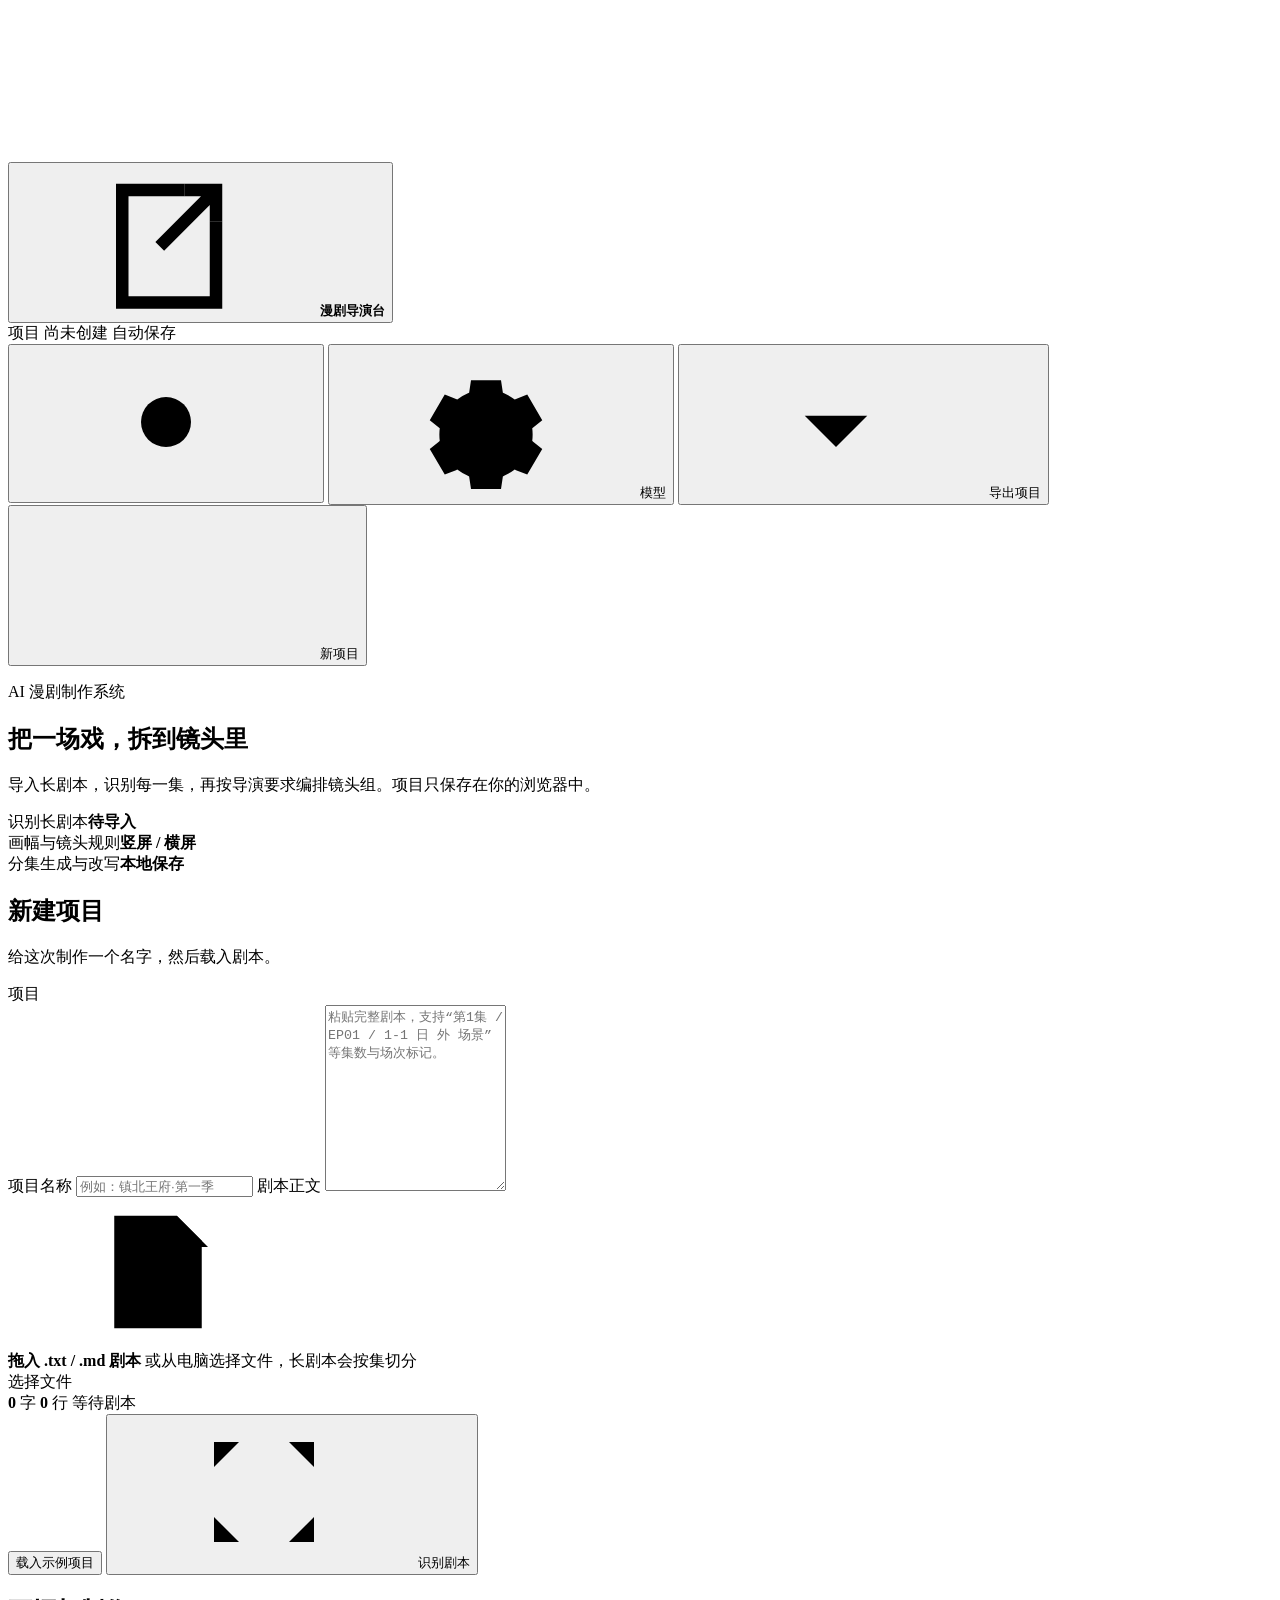
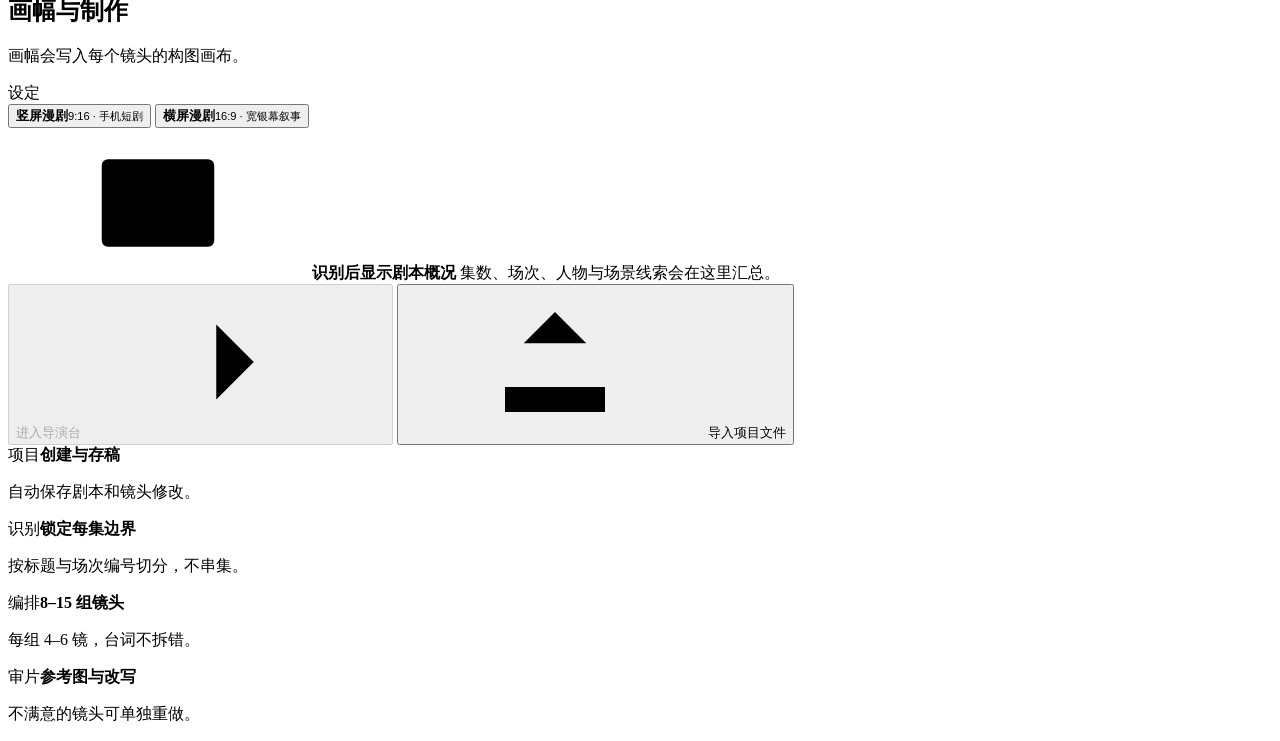
==== index.html @ f38e375e "Deploy AI director storyboard workstation" ====
<!DOCTYPE html>
<html lang="zh-CN" data-theme="dark">
<head>
  <meta charset="UTF-8">
  <meta name="viewport" content="width=device-width, initial-scale=1.0">
  <meta name="theme-color" content="#0e0d0c">
  <title>AI 漫剧导演台</title>
  <link rel="stylesheet" href="css/director.css?v=1.4">
</head>
<body>
  <svg class="svg-sprite" aria-hidden="true">
    <symbol id="i-mark" viewBox="0 0 24 24">
      <path d="M4 3h11v2H6v16h13V9h2v14H4V3Z"></path>
      <path d="M15 3h6v6h-2V6.4l-7.3 7.3-1.4-1.4L17.6 5H15V3Z"></path>
    </symbol>
    <symbol id="i-plus" viewBox="0 0 24 24">
      <path d="M12 4v16M4 12h16"></path>
    </symbol>
    <symbol id="i-minus" viewBox="0 0 24 24">
      <path d="M4 12h16"></path>
    </symbol>
    <symbol id="i-chevron-left" viewBox="0 0 24 24">
      <path d="m15 18-6-6 6-6"></path>
    </symbol>
    <symbol id="i-chevron-right" viewBox="0 0 24 24">
      <path d="m9 18 6-6-6-6"></path>
    </symbol>
    <symbol id="i-sun" viewBox="0 0 24 24">
      <circle cx="12" cy="12" r="4"></circle>
      <path d="M12 2v2M12 20v2M4.93 4.93l1.42 1.42M17.66 17.66l1.41 1.41M2 12h2M20 12h2M4.93 19.07l1.42-1.42M17.66 6.34l1.41-1.41"></path>
    </symbol>
    <symbol id="i-moon" viewBox="0 0 24 24">
      <path d="M20.5 14.2A8.5 8.5 0 0 1 9.8 3.5 8.5 8.5 0 1 0 20.5 14.2Z"></path>
    </symbol>
    <symbol id="i-settings" viewBox="0 0 24 24">
      <path d="M12 15.5a3.5 3.5 0 1 0 0-7 3.5 3.5 0 0 0 0 7Z"></path>
      <path d="m19.4 15 .1.1 1.5 1.2-2.4 4.1-1.8-.7-.2-.1a8 8 0 0 1-1.7 1l-.2.1-.3 2h-4.8l-.3-2-.2-.1a8 8 0 0 1-1.7-1l-.2.1-1.8.7-2.4-4.1 1.5-1.2.1-.1a8 8 0 0 1 0-2l-.1-.1-1.5-1.2 2.4-4.1 1.8.7.2.1a8 8 0 0 1 1.7-1l.2-.1.3-2h4.8l.3 2 .2.1a8 8 0 0 1 1.7 1l.2-.1 1.8-.7 2.4 4.1-1.5 1.2-.1.1a8 8 0 0 1 0 2Z"></path>
    </symbol>
    <symbol id="i-upload" viewBox="0 0 24 24">
      <path d="M12 16V4M7 9l5-5 5 5M4 16v4h16v-4"></path>
    </symbol>
    <symbol id="i-download" viewBox="0 0 24 24">
      <path d="M12 4v12M7 11l5 5 5-5M4 20h16"></path>
    </symbol>
    <symbol id="i-scan" viewBox="0 0 24 24">
      <path d="M4 8V4h4M16 4h4v4M20 16v4h-4M8 20H4v-4M7 12h10"></path>
    </symbol>
    <symbol id="i-spark" viewBox="0 0 24 24">
      <path d="m12 3 1.2 4.2L17 9l-3.8 1.8L12 15l-1.2-4.2L7 9l3.8-1.8L12 3Z"></path>
      <path d="m18.5 15 .7 2.3 2.3.7-2.3.7-.7 2.3-.7-2.3-2.3-.7 2.3-.7.7-2.3Z"></path>
    </symbol>
    <symbol id="i-image" viewBox="0 0 24 24">
      <rect x="3" y="4" width="18" height="16" rx="1"></rect>
      <circle cx="8.5" cy="9" r="1.5"></circle>
      <path d="m4 17 5-5 4 4 2-2 5 4"></path>
    </symbol>
    <symbol id="i-trash" viewBox="0 0 24 24">
      <path d="M4 7h16M9 3h6l1 4H8l1-4ZM7 7l1 14h8l1-14M10 11v6M14 11v6"></path>
    </symbol>
    <symbol id="i-copy" viewBox="0 0 24 24">
      <rect x="8" y="8" width="12" height="12" rx="1"></rect>
      <path d="M16 8V4H4v12h4"></path>
    </symbol>
    <symbol id="i-file" viewBox="0 0 24 24">
      <path d="M5 3h10l4 4v14H5V3Z"></path>
      <path d="M15 3v5h5M8 12h8M8 16h8"></path>
    </symbol>
    <symbol id="i-film" viewBox="0 0 24 24">
      <rect x="3" y="5" width="18" height="14" rx="1"></rect>
      <path d="M7 5v14M17 5v14M3 9h4M3 15h4M17 9h4M17 15h4"></path>
    </symbol>
    <symbol id="i-close" viewBox="0 0 24 24">
      <path d="m6 6 12 12M18 6 6 18"></path>
    </symbol>
    <symbol id="i-more" viewBox="0 0 24 24">
      <circle cx="5" cy="12" r="1"></circle>
      <circle cx="12" cy="12" r="1"></circle>
      <circle cx="19" cy="12" r="1"></circle>
    </symbol>
    <symbol id="i-reload" viewBox="0 0 24 24">
      <path d="M20 7v5h-5M4 17v-5h5"></path>
      <path d="M6.1 8.2A7 7 0 0 1 19 12M5 12a7 7 0 0 0 12.9 3.8"></path>
    </symbol>
  </svg>

  <div class="app-shell">
    <header class="topbar">
      <button class="brand" id="brandHome" aria-label="返回项目入口">
        <svg class="brand-mark" aria-hidden="true"><use href="#i-mark"></use></svg>
        <span class="brand-copy">
          <strong>漫剧导演台</strong>
        </span>
      </button>
      <div class="project-crumb" id="projectCrumb">
        <span class="crumb-label">项目</span>
        <span class="crumb-name">尚未创建</span>
        <span class="save-state" id="saveState">自动保存</span>
      </div>
      <div class="top-actions">
        <button class="icon-button" id="themeToggle" aria-label="切换日夜模式" title="切换日夜模式">
          <svg><use href="#i-sun"></use></svg>
        </button>
        <button class="text-button" id="modelButton">
          <svg><use href="#i-settings"></use></svg>
          <span>模型</span>
        </button>
        <button class="text-button top-export" id="exportProject">
          <svg><use href="#i-download"></use></svg>
          <span>导出项目</span>
        </button>
        <button class="text-button top-new" id="newProjectButton">
          <svg><use href="#i-plus"></use></svg>
          <span>新项目</span>
        </button>
      </div>
    </header>

    <main class="main-canvas">
      <section class="setup-view" id="setupView">
        <div class="setup-heading">
          <div>
            <p class="context-line">AI 漫剧制作系统</p>
            <h1>把一场戏，拆到镜头里</h1>
            <p class="setup-intro">导入长剧本，识别每一集，再按导演要求编排镜头组。项目只保存在你的浏览器中。</p>
          </div>
          <div class="setup-proof" aria-label="工作流">
            <div class="proof-row"><span>识别长剧本</span><b id="proofEpisodes">待导入</b></div>
            <div class="proof-row"><span>画幅与镜头规则</span><b>竖屏 / 横屏</b></div>
            <div class="proof-row"><span>分集生成与改写</span><b>本地保存</b></div>
          </div>
        </div>

        <div class="setup-grid">
          <section class="setup-card import-card">
            <div class="section-heading">
              <div>
                <h2>新建项目</h2>
                <p>给这次制作一个名字，然后载入剧本。</p>
              </div>
              <span class="step-marker">项目</span>
            </div>
            <label class="field">
              <span>项目名称</span>
              <input type="text" id="projectNameInput" maxlength="60" placeholder="例如：镇北王府·第一季">
            </label>
            <label class="field script-field">
              <span>剧本正文</span>
              <textarea id="scriptInput" rows="12" placeholder="粘贴完整剧本，支持“第1集 / EP01 / 1-1 日 外 场景”等集数与场次标记。"></textarea>
            </label>
            <div class="drop-row" id="scriptDrop">
              <div class="drop-icon"><svg><use href="#i-file"></use></svg></div>
              <div>
                <strong>拖入 .txt / .md 剧本</strong>
                <span>或从电脑选择文件，长剧本会按集切分</span>
              </div>
              <label class="secondary-button">
                选择文件
                <input type="file" id="scriptFile" accept=".txt,.md,text/plain,text/markdown" hidden>
              </label>
            </div>
            <div class="script-metrics">
              <span><b id="scriptChars">0</b> 字</span>
              <span><b id="scriptLines">0</b> 行</span>
              <span id="scriptFileState">等待剧本</span>
            </div>
            <div class="setup-actions">
              <button class="text-button subtle" id="loadDemoButton">载入示例项目</button>
              <span class="spacer"></span>
              <button class="primary-button" id="scanScriptButton">
                <svg><use href="#i-scan"></use></svg>
                识别剧本
              </button>
            </div>
          </section>

          <section class="setup-card orientation-card">
            <div class="section-heading">
              <div>
                <h2>画幅与制作</h2>
                <p>画幅会写入每个镜头的构图画布。</p>
              </div>
              <span class="step-marker">设定</span>
            </div>
            <div class="format-options" role="radiogroup" aria-label="视频画幅">
              <button class="format-option selected" data-format="vertical" role="radio" aria-checked="true">
                <span class="format-frame vertical-frame"></span>
                <span><strong>竖屏漫剧</strong><small>9:16 · 手机短剧</small></span>
                <span class="format-check"></span>
              </button>
              <button class="format-option" data-format="horizontal" role="radio" aria-checked="false">
                <span class="format-frame horizontal-frame"></span>
                <span><strong>横屏漫剧</strong><small>16:9 · 宽银幕叙事</small></span>
                <span class="format-check"></span>
              </button>
            </div>
            <div class="scan-summary" id="scanSummary" aria-live="polite">
              <div class="summary-empty">
                <svg><use href="#i-film"></use></svg>
                <strong>识别后显示剧本概况</strong>
                <span>集数、场次、人物与场景线索会在这里汇总。</span>
              </div>
            </div>
            <button class="primary-button full-width" id="enterWorkspace" disabled>
              进入导演台
              <svg><use href="#i-chevron-right"></use></svg>
            </button>
            <button class="text-button import-project" id="importProjectButton">
              <svg><use href="#i-upload"></use></svg>
              导入项目文件
            </button>
            <input type="file" id="projectFile" accept=".json,application/json" hidden>
          </section>
        </div>

        <div class="workflow-strip" aria-label="导演台工作流">
          <div class="workflow-item"><span class="workflow-state done">项目</span><strong>创建与存稿</strong><p>自动保存剧本和镜头修改。</p></div>
          <div class="workflow-item"><span class="workflow-state">识别</span><strong>锁定每集边界</strong><p>按标题与场次编号切分，不串集。</p></div>
          <div class="workflow-item"><span class="workflow-state">编排</span><strong>8–15 组镜头</strong><p>每组 4–6 镜，台词不拆错。</p></div>
          <div class="workflow-item"><span class="workflow-state">审片</span><strong>参考图与改写</strong><p>不满意的镜头可单独重做。</p></div>
        </div>
      </section>

      <section class="director-view" id="directorView" hidden>
        <aside class="episode-rail" id="episodeRail">
          <div class="rail-heading">
            <div>
              <h2>分集与任务</h2>
              <p id="projectMeta">尚未识别剧本</p>
            </div>
            <button class="icon-button quiet" id="projectMenuButton" aria-label="项目设置">
              <svg><use href="#i-more"></use></svg>
            </button>
          </div>
          <div class="rail-summary">
            <div><span>集数</span><strong id="episodeCount">0</strong></div>
            <div><span>已生成</span><strong id="generatedCount">0</strong></div>
            <div><span>镜头</span><strong id="shotCount">0</strong></div>
          </div>
          <label class="search-field">
            <span class="sr-only">搜索集数</span>
            <input type="search" id="episodeSearch" placeholder="搜索集数">
          </label>
          <div class="rail-tools">
            <label class="check-row select-all">
              <input type="checkbox" id="selectAllEpisodes">
              <span>选择全部</span>
            </label>
            <span id="selectedEpisodeCount">已选 0 集</span>
          </div>
          <div class="episode-list" id="episodeList"></div>
          <div class="generation-panel" id="generationPanel">
            <div class="generation-meta">
              <span id="generationLabel">等待选择集数</span>
              <span id="generationPercent">0%</span>
            </div>
            <div class="progress-track"><div class="progress-fill" id="generationProgress"></div></div>
            <div class="generation-stage" id="generationStage"></div>
            <div class="generation-actions">
              <button class="primary-button" id="generateSelected">
                <svg><use href="#i-spark"></use></svg>
                生成所选分镜
              </button>
              <button class="secondary-button cancel-button" id="cancelGeneration" hidden>停止</button>
            </div>
          </div>
          <div class="rail-footer">
            <button class="rail-link" id="rulesButton">
              <svg><use href="#i-settings"></use></svg>
              分镜配置
            </button>
            <a class="rail-link" href="assets.html">
              <svg><use href="#i-file"></use></svg>
              资产工作台
            </a>
          </div>
        </aside>

        <section class="shot-canvas" id="shotCanvas">
          <div class="canvas-heading">
            <div class="episode-title-wrap">
              <button class="icon-button quiet mobile-back" id="mobileBackToEpisodes" aria-label="返回集数">
                <svg><use href="#i-chevron-left"></use></svg>
              </button>
              <div>
                <h1 id="currentEpisodeTitle">选择一个集数</h1>
                <p id="currentEpisodeMeta">从左侧勾选并生成分镜，或查看已生成的镜头。</p>
              </div>
            </div>
            <div class="canvas-actions">
              <button class="secondary-button" id="retryEpisode" hidden>
                <svg><use href="#i-reload"></use></svg>
                重试本集
              </button>
              <button class="primary-button" id="generateCurrentEpisode" disabled>
                生成当前集
              </button>
            </div>
          </div>

          <div class="empty-state" id="emptyStoryboard">
            <div class="empty-frame">
              <span class="frame-corner top-left"></span>
              <span class="frame-corner top-right"></span>
              <span class="frame-corner bottom-left"></span>
              <span class="frame-corner bottom-right"></span>
              <svg><use href="#i-film"></use></svg>
            </div>
            <h2>镜头还没有入场</h2>
            <p>选择左侧一个或多个集数，导演台会按 8–15 组、每组 4–6 镜的结构拆分。</p>
            <button class="secondary-button" id="emptyGenerateButton">生成当前集</button>
          </div>

          <div class="storyboard-workspace" id="storyboardWorkspace" hidden>
            <div class="group-toolbar">
              <div class="group-switcher" id="groupSwitcher" role="tablist" aria-label="镜头组"></div>
              <div class="group-tools">
                <button class="icon-button quiet" id="previousGroup" aria-label="上一组" title="上一组">
                  <svg><use href="#i-chevron-left"></use></svg>
                </button>
                <span class="group-counter" id="groupCounter">0 / 0</span>
                <button class="icon-button quiet" id="nextGroup" aria-label="下一组" title="下一组">
                  <svg><use href="#i-chevron-right"></use></svg>
                </button>
                <button class="secondary-button compact" id="addGroup">
                  <svg><use href="#i-plus"></use></svg>
                  加一组
                </button>
              </div>
            </div>

            <div class="group-meta-bar">
              <label>
                <span>组标题</span>
                <input id="groupTitleInput" type="text" placeholder="第1组">
              </label>
              <label class="location-field">
                <span>场景 / 调度</span>
                <input id="groupLocationInput" type="text" placeholder="场景与人物位置">
              </label>
              <label>
                <span>情绪</span>
                <input id="groupEmotionInput" type="text" placeholder="紧张、克制…">
              </label>
              <label class="duration-field">
                <span>总时长</span>
                <input id="groupDurationInput" type="number" min="1" max="60" step="0.5">
              </label>
              <button class="icon-button danger-hover" id="deleteGroup" aria-label="删除当前组" title="删除当前组">
                <svg><use href="#i-trash"></use></svg>
              </button>
            </div>

            <div class="shot-grid" id="shotGrid"></div>

            <div class="timeline-panel">
              <div class="timeline-heading">
                <h2>本组时间轴</h2>
                <span id="timelineTotal">0 秒</span>
              </div>
              <div class="shot-timeline" id="shotTimeline"></div>
              <div class="timeline-actions">
                <button class="secondary-button" id="addShot">
                  <svg><use href="#i-plus"></use></svg>
                  增加镜头
                </button>
                <button class="text-button" id="copyGroup">
                  <svg><use href="#i-copy"></use></svg>
                  复制本组
                </button>
                <button class="text-button" id="copyEpisode">
                  <svg><use href="#i-copy"></use></svg>
                  复制本集
                </button>
              </div>
            </div>
          </div>
        </section>

        <aside class="shot-inspector" id="shotInspector">
          <div class="inspector-heading">
            <div>
              <h2>镜头审阅</h2>
              <p id="shotInspectorMeta">选择画面中的镜头开始修改</p>
            </div>
            <button class="icon-button quiet mobile-back" id="mobileBackToShots" aria-label="返回镜头">
              <svg><use href="#i-chevron-left"></use></svg>
            </button>
          </div>
          <div class="inspector-empty" id="inspectorEmpty">
            <svg><use href="#i-film"></use></svg>
            <strong>尚未选择镜头</strong>
            <span>点选中央镜头卡，可编辑画面、台词与参考图。</span>
          </div>
          <form class="shot-form" id="shotForm" hidden>
            <div class="shot-id-row">
              <span id="shotNumber">镜头 01</span>
              <button type="button" class="icon-button danger-hover" id="deleteShot" aria-label="删除镜头">
                <svg><use href="#i-trash"></use></svg>
              </button>
            </div>
            <div class="form-grid compact-grid">
              <label class="field"><span>景别</span><input name="size" type="text" placeholder="近景"></label>
              <label class="field"><span>角度</span><input name="angle" type="text" placeholder="平拍"></label>
              <label class="field"><span>运镜</span><input name="movement" type="text" placeholder="缓推"></label>
              <label class="field"><span>时长（秒）</span><input name="duration" type="number" min="0.5" max="20" step="0.5"></label>
            </div>
            <label class="field"><span>画面</span><textarea name="visual" rows="3" placeholder="人物、动作、构图与视线关系"></textarea></label>
            <label class="field"><span>台词</span><textarea name="dialogue" rows="2" placeholder="保留剧本原台词；没有则留空"></textarea></label>
            <div class="form-grid compact-grid">
              <label class="field"><span>光影</span><input name="lighting" type="text" placeholder="侧逆光、暖色台灯"></label>
              <label class="field"><span>特效 / 环境</span><input name="effects" type="text" placeholder="雨丝、灰尘、衣摆"></label>
            </div>
            <label class="field"><span>最终分镜提示词</span><textarea name="prompt" rows="5" placeholder="用于生成画面的完整提示词"></textarea></label>

            <div class="reference-block">
              <div class="reference-heading">
                <div><strong>参考图</strong><span>人物 / 场景 / 道具</span></div>
                <button type="button" class="text-button" id="addReference">
                  <svg><use href="#i-image"></use></svg>
                  添加
                </button>
              </div>
              <input type="file" id="referenceFile" accept="image/*" hidden>
              <div class="reference-tabs" id="referenceTypeTabs">
                <button type="button" class="active" data-ref-type="character">人物</button>
                <button type="button" data-ref-type="scene">场景</button>
                <button type="button" data-ref-type="prop">道具</button>
              </div>
              <div class="reference-list" id="referenceList"></div>
              <button type="button" class="secondary-button full-width reference-regenerate" id="regenerateWithReferences">
                <svg><use href="#i-scan"></use></svg>
                按参考图重新生成当前镜
              </button>
            </div>

            <div class="rewrite-block">
              <div class="rewrite-heading">
                <strong>改写这个镜头</strong>
                <span>只替换当前镜头，不影响其余分镜</span>
              </div>
              <textarea id="shotIdea" rows="3" placeholder="例：不要正面特写，改为从屏风后缓慢推近，突出她攥紧袖口的手。"></textarea>
              <button type="button" class="primary-button full-width" id="rewriteShot">
                <svg><use href="#i-spark"></use></svg>
                按我的想法重写
              </button>
            </div>
            <div class="inspector-save">
              <span id="shotSaveStatus">修改自动保存</span>
              <button type="submit" class="secondary-button compact">保存镜头</button>
            </div>
          </form>
        </aside>

        <nav class="mobile-nav" aria-label="导演台区域">
          <button class="active" data-mobile-view="episodes"><span>集数</span></button>
          <button data-mobile-view="groups"><span>镜头组</span></button>
          <button data-mobile-view="detail"><span>镜头审阅</span></button>
        </nav>
      </section>
    </main>
  </div>

  <div class="modal-backdrop" id="settingsModal" hidden>
    <section class="modal" role="dialog" aria-modal="true" aria-labelledby="settingsTitle">
      <div class="modal-head">
        <div><h2 id="settingsTitle">模型连接</h2><p>浏览器保存密钥，不写入项目文件。</p></div>
        <button class="icon-button" data-close-modal="settingsModal" aria-label="关闭"><svg><use href="#i-close"></use></svg></button>
      </div>
      <div class="modal-body">
        <div class="notice" id="modelConnectionNotice">
          <strong>模型设置</strong>
          <span>可从已配置的厂商中选择，也可以使用 OpenAI 兼容接口。</span>
        </div>
        <div class="form-grid">
          <label class="field"><span>模型厂商</span><select id="providerSelect"></select></label>
          <label class="field"><span>模型名称</span><input type="text" id="modelNameInput" list="modelNames" placeholder="模型名称"><datalist id="modelNames"></datalist></label>
          <label class="field span-2"><span>API 地址</span><input type="url" id="baseUrlInput" placeholder="https://api.example.com/v1"></label>
          <label class="field span-2"><span>API Key</span><input type="password" id="apiKeyInput" autocomplete="off" placeholder="sk-…"></label>
          <label class="field"><span>Temperature</span><input type="number" id="temperatureInput" min="0" max="2" step="0.1"></label>
          <label class="field"><span>单集输出上限</span><input type="number" id="maxTokensInput" min="2000" max="65536" step="1000"></label>
        </div>
        <label class="check-row vision-check">
          <input type="checkbox" id="visionInput">
          <span>向模型发送参考图</span>
          <small>仅对支持图片输入的视觉模型开启；失败时自动退回文字参考说明。</small>
        </label>
        <div class="connection-state" id="connectionState"></div>
      </div>
      <div class="modal-foot">
        <button class="text-button" id="testConnection">测试连接</button>
        <span class="spacer"></span>
        <button class="secondary-button" data-close-modal="settingsModal">取消</button>
        <button class="primary-button" id="saveModelSettings">保存设置</button>
      </div>
    </section>
  </div>

  <div class="modal-backdrop" id="rulesModal" hidden>
    <section class="modal modal-wide" role="dialog" aria-modal="true" aria-labelledby="rulesTitle">
      <div class="modal-head">
        <div><h2 id="rulesTitle">分镜提示词配置</h2><p>这里的规则会随每次分镜和改写的请求一起发送。</p></div>
        <button class="icon-button" data-close-modal="rulesModal" aria-label="关闭"><svg><use href="#i-close"></use></svg></button>
      </div>
      <div class="modal-body">
        <div class="rules-actions">
          <label class="secondary-button">
            <svg><use href="#i-upload"></use></svg>
            导入配置
            <input type="file" id="rulesFile" accept=".txt,.md,text/plain,text/markdown" hidden>
          </label>
          <button class="text-button" id="resetRules">恢复默认</button>
          <span id="rulesFileLabel">支持 .txt / .md</span>
        </div>
        <label class="field">
          <span>导演与提示词规则</span>
          <textarea id="rulesInput" rows="20"></textarea>
        </label>
      </div>
      <div class="modal-foot">
        <span class="spacer"></span>
        <button class="secondary-button" data-close-modal="rulesModal">取消</button>
        <button class="primary-button" id="saveRules">保存配置</button>
      </div>
    </section>
  </div>

  <div class="scan-overlay" id="scanOverlay" hidden aria-live="polite">
    <div class="scan-window">
      <div class="scan-corners"><i></i><i></i><i></i><i></i></div>
      <div class="scan-line"></div>
      <div class="scan-title">正在通读剧本</div>
      <div class="scan-stage" id="scanStage">扫描集数标题</div>
      <div class="scan-progress"><span id="scanProgress"></span></div>
      <div class="scan-meta" id="scanMeta">准备识别剧本边界</div>
    </div>
  </div>

  <div class="generation-overlay" id="generationOverlay" hidden aria-live="polite">
    <div class="generation-light"></div>
    <div class="generation-copy">
      <span>导演台正在编排</span>
      <strong id="generationOverlayTitle">拆解镜头语言</strong>
      <small id="generationOverlayMeta">正在保持台词与集数边界</small>
    </div>
  </div>

  <div class="toast" id="toast" role="status" aria-live="polite"></div>

  <script src="js/prompts.js?v=2.2"></script>
  <script src="js/director.js?v=1.4"></script>
</body>
</html>
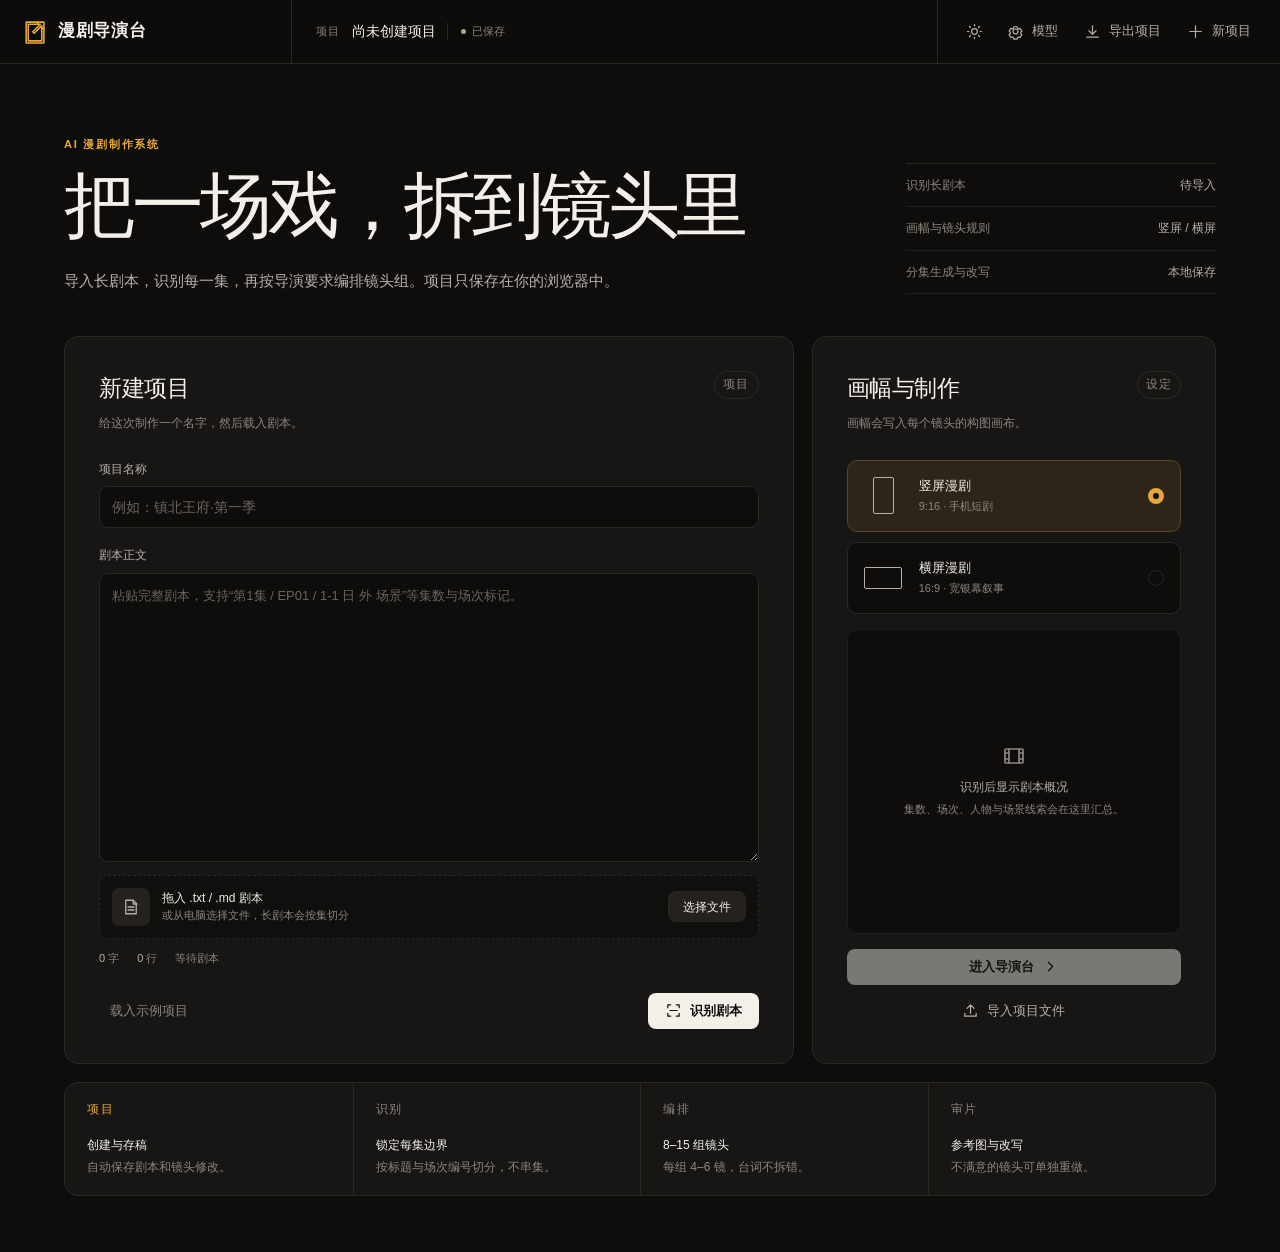
==== commit d29bfddb: "fix: load public site assets from static paths" ====
--- a/index.html
+++ b/index.html
@@ -5,7 +5,7 @@
   <meta name="viewport" content="width=device-width, initial-scale=1.0">
   <meta name="theme-color" content="#0e0d0c">
   <title>AI 漫剧导演台</title>
-  <link rel="stylesheet" href="css/director.css?v=1.4">
+  <link rel="stylesheet" href="static/css/director.css?v=1.4">
 </head>
 <body>
   <svg class="svg-sprite" aria-hidden="true">
@@ -546,7 +546,7 @@
 
   <div class="toast" id="toast" role="status" aria-live="polite"></div>
 
-  <script src="js/prompts.js?v=2.2"></script>
-  <script src="js/director.js?v=1.4"></script>
+  <script src="static/js/prompts.js?v=2.2"></script>
+  <script src="static/js/director.js?v=1.4"></script>
 </body>
 </html>
--- a/static/css/director.css
+++ b/static/css/director.css
@@ -0,0 +1,2868 @@
+:root {
+  color-scheme: dark;
+  --ground: #0e0d0c;
+  --panel: #171614;
+  --raised: #24211e;
+  --raised-2: #2d2925;
+  --line: #2b2824;
+  --line-soft: #211f1c;
+  --text: #f4f0e9;
+  --muted: #b8b0a6;
+  --faint: #8e857b;
+  --accent: #e5a93b;
+  --accent-soft: #2d2519;
+  --accent-line: #5a4524;
+  --positive: #94b77a;
+  --danger: #df756c;
+  --danger-soft: #30201e;
+  --focus: #f0c56b;
+  --shadow: 0 20px 60px rgb(0 0 0 / 34%);
+  --radius: 14px;
+  --radius-sm: 9px;
+  --topbar-h: 64px;
+  --rail-w: 292px;
+  --inspector-w: 364px;
+  --ease: cubic-bezier(.2, .72, .2, 1);
+  --font-ui: "Noto Sans SC", "Source Han Sans SC", "Microsoft YaHei UI", "PingFang SC", sans-serif;
+  --font-display: "Noto Serif SC", "Source Han Serif SC", "Songti SC", serif;
+}
+
+[data-theme="light"] {
+  color-scheme: light;
+  --ground: #f1eee8;
+  --panel: #faf8f3;
+  --raised: #e8e3da;
+  --raised-2: #ddd6cb;
+  --line: #d3ccc1;
+  --line-soft: #e2ddd4;
+  --text: #211e1a;
+  --muted: #605950;
+  --faint: #837a70;
+  --accent: #9b6511;
+  --accent-soft: #f2e5cb;
+  --accent-line: #d0b27d;
+  --positive: #4e733b;
+  --danger: #a43d35;
+  --danger-soft: #f2deda;
+  --focus: #744a0b;
+  --shadow: 0 22px 60px rgb(74 57 38 / 16%);
+}
+
+* {
+  box-sizing: border-box;
+}
+
+html {
+  min-width: 320px;
+  background: var(--ground);
+  scroll-behavior: smooth;
+}
+
+body {
+  margin: 0;
+  min-height: 100vh;
+  overflow-x: hidden;
+  background: var(--ground);
+  color: var(--text);
+  font-family: var(--font-ui);
+  font-size: 14px;
+  font-weight: 400;
+  line-height: 1.55;
+  -webkit-font-smoothing: antialiased;
+  text-rendering: optimizeLegibility;
+}
+
+button,
+input,
+textarea,
+select {
+  color: inherit;
+  font: inherit;
+}
+
+button,
+a,
+label {
+  -webkit-tap-highlight-color: transparent;
+}
+
+button {
+  border: 0;
+}
+
+button:not(:disabled),
+a,
+label[for],
+label:has(input[type="file"]) {
+  cursor: pointer;
+}
+
+button:disabled {
+  cursor: not-allowed;
+  opacity: .45;
+}
+
+a {
+  color: inherit;
+  text-decoration: none;
+}
+
+svg {
+  display: block;
+  fill: none;
+  stroke: currentColor;
+  stroke-linecap: round;
+  stroke-linejoin: round;
+  stroke-width: 1.7;
+}
+
+::selection {
+  background: var(--accent);
+  color: #17120a;
+}
+
+::-webkit-scrollbar {
+  width: 10px;
+  height: 10px;
+}
+
+::-webkit-scrollbar-track {
+  background: transparent;
+}
+
+::-webkit-scrollbar-thumb {
+  border: 3px solid transparent;
+  border-radius: 999px;
+  background: color-mix(in srgb, var(--muted) 36%, transparent);
+  background-clip: padding-box;
+}
+
+::-webkit-scrollbar-thumb:hover {
+  background: color-mix(in srgb, var(--muted) 56%, transparent);
+  background-clip: padding-box;
+}
+
+:focus-visible {
+  outline: 2px solid var(--focus);
+  outline-offset: 2px;
+}
+
+[hidden] {
+  display: none !important;
+}
+
+.svg-sprite {
+  position: absolute;
+  width: 0;
+  height: 0;
+  overflow: hidden;
+}
+
+.sr-only {
+  position: absolute !important;
+  width: 1px;
+  height: 1px;
+  padding: 0;
+  margin: -1px;
+  overflow: hidden;
+  clip: rect(0, 0, 0, 0);
+  white-space: nowrap;
+  border: 0;
+}
+
+.spacer {
+  flex: 1;
+}
+
+.app-shell {
+  min-height: 100vh;
+}
+
+.topbar {
+  position: sticky;
+  z-index: 40;
+  top: 0;
+  display: grid;
+  grid-template-columns: var(--rail-w) minmax(0, 1fr) auto;
+  width: 100%;
+  height: var(--topbar-h);
+  border-bottom: 1px solid var(--line);
+  background: color-mix(in srgb, var(--ground) 94%, transparent);
+  backdrop-filter: blur(16px);
+}
+
+.brand {
+  display: flex;
+  align-items: center;
+  gap: 11px;
+  height: 100%;
+  padding: 0 22px;
+  border-right: 1px solid var(--line);
+  background: transparent;
+  color: var(--text);
+  text-align: left;
+}
+
+.brand-mark {
+  width: 25px;
+  height: 25px;
+  color: var(--accent);
+  stroke-width: 1.5;
+}
+
+.brand-copy {
+  display: grid;
+  line-height: 1.1;
+}
+
+.brand-copy strong {
+  font-family: var(--font-display);
+  font-size: 17px;
+  font-weight: 600;
+  letter-spacing: .04em;
+}
+
+.brand-copy small {
+  margin-top: 5px;
+  color: var(--faint);
+  font-size: 8px;
+  font-weight: 600;
+  letter-spacing: .18em;
+}
+
+.project-crumb {
+  display: flex;
+  min-width: 0;
+  align-items: center;
+  gap: 11px;
+  padding: 0 24px;
+}
+
+.crumb-label {
+  color: var(--faint);
+  font-size: 11px;
+  letter-spacing: .12em;
+}
+
+.crumb-name {
+  min-width: 0;
+  overflow: hidden;
+  font-weight: 500;
+  text-overflow: ellipsis;
+  white-space: nowrap;
+}
+
+.save-state {
+  display: inline-flex;
+  align-items: center;
+  gap: 6px;
+  padding-left: 13px;
+  border-left: 1px solid var(--line);
+  color: var(--faint);
+  font-size: 11px;
+  white-space: nowrap;
+}
+
+.save-state::before {
+  width: 5px;
+  height: 5px;
+  border-radius: 50%;
+  background: var(--positive);
+  content: "";
+}
+
+.save-state.saving::before {
+  background: var(--accent);
+  animation: status-pulse 1.1s infinite;
+}
+
+.save-state.error::before {
+  background: var(--danger);
+}
+
+.top-actions {
+  display: flex;
+  align-items: center;
+  gap: 4px;
+  padding: 0 18px;
+  border-left: 1px solid var(--line);
+}
+
+.icon-button,
+.text-button,
+.primary-button,
+.secondary-button {
+  display: inline-flex;
+  min-height: 36px;
+  align-items: center;
+  justify-content: center;
+  gap: 8px;
+  border-radius: 8px;
+  transition:
+    color .18s var(--ease),
+    background-color .18s var(--ease),
+    border-color .18s var(--ease),
+    transform .18s var(--ease);
+}
+
+.icon-button svg,
+.text-button svg,
+.primary-button svg,
+.secondary-button svg {
+  width: 17px;
+  height: 17px;
+  flex: 0 0 auto;
+}
+
+.icon-button {
+  width: 36px;
+  padding: 0;
+  background: transparent;
+  color: var(--muted);
+}
+
+.icon-button:hover {
+  background: var(--raised);
+  color: var(--text);
+}
+
+.icon-button.quiet {
+  width: 32px;
+  min-height: 32px;
+}
+
+.text-button {
+  padding: 0 11px;
+  background: transparent;
+  color: var(--muted);
+  font-size: 13px;
+}
+
+.text-button:hover {
+  background: var(--raised);
+  color: var(--text);
+}
+
+.text-button.subtle {
+  color: var(--faint);
+}
+
+.primary-button {
+  padding: 0 17px;
+  background: var(--text);
+  color: var(--ground);
+  font-size: 13px;
+  font-weight: 600;
+}
+
+.primary-button:hover:not(:disabled) {
+  transform: translateY(-1px);
+  background: var(--accent);
+  color: #19140c;
+}
+
+.primary-button:active:not(:disabled),
+.secondary-button:active:not(:disabled) {
+  transform: translateY(0) scale(.98);
+}
+
+.secondary-button {
+  min-height: 36px;
+  padding: 0 14px;
+  border: 1px solid var(--line);
+  background: var(--raised);
+  color: var(--text);
+  font-size: 12px;
+}
+
+.secondary-button:hover {
+  border-color: var(--raised-2);
+  background: var(--raised-2);
+}
+
+.secondary-button.compact {
+  min-height: 31px;
+  padding: 0 11px;
+}
+
+.danger-hover:hover {
+  background: var(--danger-soft);
+  color: var(--danger);
+}
+
+.full-width {
+  width: 100%;
+}
+
+.main-canvas {
+  min-height: calc(100vh - var(--topbar-h));
+}
+
+/* ---------- Setup ---------- */
+
+.setup-view {
+  width: min(1440px, 100%);
+  margin: 0 auto;
+  padding: 72px clamp(24px, 5vw, 80px) 56px;
+  animation: view-in .7s var(--ease) both;
+}
+
+.setup-heading {
+  display: grid;
+  grid-template-columns: minmax(0, 1fr) 310px;
+  align-items: end;
+  gap: clamp(32px, 7vw, 110px);
+  margin-bottom: 42px;
+}
+
+.context-line {
+  margin: 0 0 15px;
+  color: var(--accent);
+  font-size: 11px;
+  font-weight: 600;
+  letter-spacing: .16em;
+  text-transform: uppercase;
+}
+
+.setup-heading h1 {
+  max-width: 760px;
+  margin: 0;
+  font-family: var(--font-display);
+  font-size: clamp(38px, 5.8vw, 72px);
+  font-weight: 500;
+  letter-spacing: -.055em;
+  line-height: 1.06;
+}
+
+.setup-intro {
+  max-width: 620px;
+  margin: 23px 0 0;
+  color: var(--muted);
+  font-size: 15px;
+  line-height: 1.8;
+}
+
+.setup-proof {
+  border-top: 1px solid var(--line);
+}
+
+.proof-row {
+  display: flex;
+  justify-content: space-between;
+  gap: 16px;
+  padding: 12px 0;
+  border-bottom: 1px solid var(--line-soft);
+  color: var(--faint);
+  font-size: 12px;
+}
+
+.proof-row b {
+  color: var(--muted);
+  font-weight: 500;
+  text-align: right;
+}
+
+.setup-grid {
+  display: grid;
+  grid-template-columns: minmax(0, 1.48fr) minmax(320px, .82fr);
+  gap: 18px;
+}
+
+.setup-card {
+  padding: clamp(22px, 3vw, 34px);
+  border: 1px solid var(--line);
+  border-radius: var(--radius);
+  background: var(--panel);
+}
+
+.section-heading {
+  display: flex;
+  align-items: flex-start;
+  justify-content: space-between;
+  gap: 18px;
+  margin-bottom: 27px;
+}
+
+.section-heading h2 {
+  margin: 0;
+  font-family: var(--font-display);
+  font-size: 23px;
+  font-weight: 500;
+  letter-spacing: -.02em;
+}
+
+.section-heading p {
+  margin: 7px 0 0;
+  color: var(--faint);
+  font-size: 12px;
+}
+
+.step-marker {
+  padding: 4px 8px;
+  border: 1px solid var(--line);
+  border-radius: 999px;
+  color: var(--faint);
+  font-size: 10px;
+  letter-spacing: .1em;
+}
+
+.field {
+  display: grid;
+  gap: 8px;
+  min-width: 0;
+}
+
+.field > span {
+  color: var(--muted);
+  font-size: 12px;
+  font-weight: 500;
+}
+
+input,
+textarea,
+select {
+  width: 100%;
+  border: 1px solid var(--line);
+  border-radius: var(--radius-sm);
+  outline: 0;
+  background: var(--ground);
+  color: var(--text);
+  transition:
+    border-color .18s var(--ease),
+    background-color .18s var(--ease);
+}
+
+input {
+  height: 42px;
+  padding: 0 12px;
+}
+
+textarea {
+  min-height: 90px;
+  padding: 11px 12px;
+  resize: vertical;
+  line-height: 1.7;
+}
+
+select {
+  height: 42px;
+  padding: 0 32px 0 12px;
+}
+
+input::placeholder,
+textarea::placeholder {
+  color: color-mix(in srgb, var(--faint) 72%, transparent);
+}
+
+input:focus,
+textarea:focus,
+select:focus {
+  border-color: var(--accent-line);
+  background: color-mix(in srgb, var(--ground) 86%, var(--accent) 14%);
+}
+
+.script-field {
+  margin-top: 18px;
+}
+
+.script-field textarea {
+  min-height: 258px;
+  font-family: "Noto Sans Mono CJK SC", "Sarasa Mono SC", var(--font-ui);
+  font-size: 13px;
+}
+
+.drop-row {
+  display: grid;
+  grid-template-columns: 38px minmax(0, 1fr) auto;
+  align-items: center;
+  gap: 12px;
+  margin-top: 13px;
+  padding: 12px;
+  border: 1px dashed var(--line);
+  border-radius: var(--radius-sm);
+  background: color-mix(in srgb, var(--ground) 70%, transparent);
+  transition:
+    border-color .2s var(--ease),
+    background-color .2s var(--ease);
+}
+
+.drop-row.dragging {
+  border-color: var(--accent);
+  background: var(--accent-soft);
+}
+
+.drop-icon {
+  display: grid;
+  width: 38px;
+  height: 38px;
+  place-items: center;
+  border-radius: 7px;
+  background: var(--raised);
+  color: var(--muted);
+}
+
+.drop-icon svg {
+  width: 18px;
+  height: 18px;
+}
+
+.drop-row > div:nth-child(2) {
+  display: grid;
+  min-width: 0;
+  line-height: 1.45;
+}
+
+.drop-row strong {
+  font-size: 12px;
+  font-weight: 500;
+}
+
+.drop-row span {
+  color: var(--faint);
+  font-size: 11px;
+}
+
+.drop-row .secondary-button {
+  min-height: 31px;
+}
+
+.script-metrics {
+  display: flex;
+  flex-wrap: wrap;
+  gap: 8px 18px;
+  margin-top: 11px;
+  color: var(--faint);
+  font-size: 11px;
+}
+
+.script-metrics b {
+  color: var(--muted);
+  font-weight: 500;
+  font-variant-numeric: tabular-nums;
+}
+
+.setup-actions {
+  display: flex;
+  align-items: center;
+  gap: 10px;
+  margin-top: 26px;
+}
+
+.orientation-card {
+  display: flex;
+  flex-direction: column;
+}
+
+.format-options {
+  display: grid;
+  gap: 10px;
+}
+
+.format-option {
+  display: grid;
+  grid-template-columns: 43px minmax(0, 1fr) 18px;
+  align-items: center;
+  gap: 14px;
+  width: 100%;
+  min-height: 72px;
+  padding: 12px 14px;
+  border: 1px solid var(--line);
+  border-radius: 10px;
+  background: var(--ground);
+  color: var(--text);
+  text-align: left;
+  transition:
+    border-color .18s var(--ease),
+    background-color .18s var(--ease);
+}
+
+.format-option:hover {
+  border-color: var(--raised-2);
+  background: var(--raised);
+}
+
+.format-option.selected {
+  border-color: var(--accent-line);
+  background: var(--accent-soft);
+}
+
+.format-frame {
+  display: block;
+  justify-self: center;
+  border: 1.5px solid var(--muted);
+  border-radius: 2px;
+}
+
+.vertical-frame {
+  width: 21px;
+  height: 37px;
+}
+
+.horizontal-frame {
+  width: 38px;
+  height: 22px;
+}
+
+.format-option > span:nth-child(2) {
+  display: grid;
+  gap: 2px;
+}
+
+.format-option strong {
+  font-size: 13px;
+  font-weight: 500;
+}
+
+.format-option small {
+  color: var(--faint);
+  font-size: 11px;
+}
+
+.format-check {
+  display: grid;
+  width: 16px;
+  height: 16px;
+  place-items: center;
+  border: 1px solid var(--line);
+  border-radius: 50%;
+}
+
+.format-option.selected .format-check {
+  border: 5px solid var(--accent);
+  background: var(--ground);
+}
+
+.scan-summary {
+  display: flex;
+  flex: 1;
+  min-height: 166px;
+  align-items: stretch;
+  margin: 15px 0;
+  border: 1px solid var(--line-soft);
+  border-radius: 10px;
+  background: var(--ground);
+}
+
+.summary-empty {
+  display: flex;
+  width: 100%;
+  flex-direction: column;
+  align-items: center;
+  justify-content: center;
+  padding: 20px;
+  color: var(--faint);
+  text-align: center;
+}
+
+.summary-empty svg {
+  width: 24px;
+  height: 24px;
+  margin-bottom: 10px;
+}
+
+.summary-empty strong {
+  color: var(--muted);
+  font-size: 12px;
+  font-weight: 500;
+}
+
+.summary-empty span {
+  margin-top: 4px;
+  font-size: 11px;
+}
+
+.scan-content {
+  display: grid;
+  width: 100%;
+  grid-template-columns: 1fr 1fr;
+  align-content: center;
+  padding: 18px;
+  text-align: left;
+}
+
+.scan-content .summary-main {
+  grid-column: 1 / -1;
+  margin-bottom: 15px;
+  padding-bottom: 14px;
+  border-bottom: 1px solid var(--line-soft);
+}
+
+.summary-main strong {
+  display: block;
+  color: var(--text);
+  font-family: var(--font-display);
+  font-size: 19px;
+  font-weight: 500;
+}
+
+.summary-main span {
+  color: var(--faint);
+  font-size: 11px;
+}
+
+.scan-stat {
+  display: grid;
+  gap: 1px;
+  padding: 5px 0;
+}
+
+.scan-stat b {
+  color: var(--text);
+  font-size: 18px;
+  font-weight: 500;
+  font-variant-numeric: tabular-nums;
+}
+
+.scan-stat span {
+  color: var(--faint);
+  font-size: 10px;
+}
+
+.import-project {
+  width: 100%;
+  margin-top: 8px;
+}
+
+.workflow-strip {
+  display: grid;
+  grid-template-columns: repeat(4, 1fr);
+  margin-top: 18px;
+  border: 1px solid var(--line);
+  border-radius: var(--radius);
+  background: var(--panel);
+}
+
+.workflow-item {
+  position: relative;
+  padding: 19px 22px;
+}
+
+.workflow-item + .workflow-item {
+  border-left: 1px solid var(--line);
+}
+
+.workflow-state {
+  display: block;
+  margin-bottom: 17px;
+  color: var(--faint);
+  font-family: "SFMono-Regular", Consolas, monospace;
+  font-size: 9px;
+  letter-spacing: .14em;
+}
+
+.workflow-state.done {
+  color: var(--accent);
+}
+
+.workflow-item strong {
+  display: block;
+  font-size: 12px;
+  font-weight: 500;
+}
+
+.workflow-item p {
+  margin: 4px 0 0;
+  color: var(--faint);
+  font-size: 10px;
+}
+
+/* ---------- Director workspace ---------- */
+
+.director-view {
+  display: grid;
+  grid-template-columns: var(--rail-w) minmax(500px, 1fr) var(--inspector-w);
+  min-height: calc(100vh - var(--topbar-h));
+  animation: workspace-in .55s var(--ease) both;
+}
+
+.episode-rail,
+.shot-inspector {
+  min-width: 0;
+  background: var(--panel);
+}
+
+.episode-rail {
+  display: flex;
+  max-height: calc(100vh - var(--topbar-h));
+  flex-direction: column;
+  border-right: 1px solid var(--line);
+  position: sticky;
+  top: var(--topbar-h);
+}
+
+.rail-heading {
+  display: flex;
+  align-items: flex-start;
+  justify-content: space-between;
+  gap: 10px;
+  padding: 24px 20px 16px;
+}
+
+.rail-heading h2,
+.inspector-heading h2 {
+  margin: 0;
+  font-family: var(--font-display);
+  font-size: 18px;
+  font-weight: 500;
+}
+
+.rail-heading p,
+.inspector-heading p {
+  margin: 4px 0 0;
+  color: var(--faint);
+  font-size: 10px;
+}
+
+.rail-summary {
+  display: grid;
+  grid-template-columns: repeat(3, 1fr);
+  margin: 0 20px;
+  padding: 14px 0;
+  border-top: 1px solid var(--line);
+  border-bottom: 1px solid var(--line);
+}
+
+.rail-summary > div {
+  display: grid;
+  gap: 1px;
+  padding-left: 12px;
+  border-left: 1px solid var(--line);
+}
+
+.rail-summary > div:first-child {
+  padding-left: 0;
+  border-left: 0;
+}
+
+.rail-summary span {
+  color: var(--faint);
+  font-size: 9px;
+}
+
+.rail-summary strong {
+  font-size: 17px;
+  font-weight: 500;
+  font-variant-numeric: tabular-nums;
+}
+
+.search-field {
+  padding: 12px 20px 0;
+}
+
+.search-field input {
+  height: 34px;
+  border-color: var(--line-soft);
+  background: var(--ground);
+  font-size: 11px;
+}
+
+.rail-tools {
+  display: flex;
+  align-items: center;
+  justify-content: space-between;
+  padding: 11px 20px 8px;
+  color: var(--faint);
+  font-size: 10px;
+}
+
+.check-row {
+  display: flex;
+  align-items: center;
+  gap: 8px;
+  color: var(--muted);
+  font-size: 11px;
+}
+
+.check-row input {
+  width: 14px;
+  height: 14px;
+  margin: 0;
+  accent-color: var(--accent);
+}
+
+.episode-list {
+  min-height: 120px;
+  flex: 1;
+  overflow-y: auto;
+  overscroll-behavior: contain;
+  padding: 2px 12px 12px;
+}
+
+.episode-item {
+  position: relative;
+  display: grid;
+  grid-template-columns: 20px minmax(0, 1fr) auto;
+  align-items: center;
+  gap: 9px;
+  width: 100%;
+  min-height: 58px;
+  margin-top: 3px;
+  padding: 8px 8px;
+  border-radius: 8px;
+  color: var(--muted);
+  text-align: left;
+  transition:
+    background-color .18s var(--ease),
+    color .18s var(--ease);
+}
+
+.episode-item:hover {
+  background: var(--raised);
+  color: var(--text);
+}
+
+.episode-item.active {
+  background: var(--raised);
+  color: var(--text);
+}
+
+.episode-item.active::before {
+  position: absolute;
+  top: 13px;
+  bottom: 13px;
+  left: 0;
+  width: 2px;
+  border-radius: 2px;
+  background: var(--accent);
+  content: "";
+}
+
+.episode-item input {
+  width: 14px;
+  height: 14px;
+  margin: 0;
+  accent-color: var(--accent);
+}
+
+.episode-item-copy {
+  display: grid;
+  min-width: 0;
+  gap: 1px;
+}
+
+.episode-item-copy strong {
+  overflow: hidden;
+  font-size: 12px;
+  font-weight: 500;
+  text-overflow: ellipsis;
+  white-space: nowrap;
+}
+
+.episode-item-copy span {
+  overflow: hidden;
+  color: var(--faint);
+  font-size: 9px;
+  text-overflow: ellipsis;
+  white-space: nowrap;
+}
+
+.episode-status {
+  display: grid;
+  min-width: 34px;
+  justify-items: end;
+  color: var(--faint);
+  font-size: 9px;
+}
+
+.episode-status.generated {
+  color: var(--positive);
+}
+
+.episode-status.generating {
+  color: var(--accent);
+}
+
+.episode-status.failed {
+  color: var(--danger);
+}
+
+.list-empty {
+  display: grid;
+  min-height: 130px;
+  place-items: center;
+  color: var(--faint);
+  font-size: 11px;
+  text-align: center;
+}
+
+.generation-panel {
+  margin: 0 12px 10px;
+  padding: 13px;
+  border: 1px solid var(--line);
+  border-radius: 10px;
+  background: var(--ground);
+}
+
+.generation-meta {
+  display: flex;
+  align-items: center;
+  justify-content: space-between;
+  margin-bottom: 8px;
+  color: var(--faint);
+  font-size: 9px;
+}
+
+.generation-meta span:first-child {
+  color: var(--muted);
+}
+
+.progress-track {
+  height: 3px;
+  overflow: hidden;
+  border-radius: 999px;
+  background: var(--raised);
+}
+
+.progress-fill {
+  width: 0;
+  height: 100%;
+  border-radius: inherit;
+  background: var(--accent);
+  transition: width .32s var(--ease);
+}
+
+.generation-stage {
+  min-height: 16px;
+  margin: 8px 0 10px;
+  color: var(--faint);
+  font-size: 9px;
+}
+
+.generation-actions {
+  display: flex;
+  gap: 7px;
+}
+
+.generation-actions .primary-button {
+  min-width: 0;
+  flex: 1;
+  padding: 0 9px;
+}
+
+.cancel-button {
+  padding: 0 10px;
+}
+
+.rail-footer {
+  display: grid;
+  grid-template-columns: 1fr 1fr;
+  border-top: 1px solid var(--line);
+}
+
+.rail-link {
+  display: flex;
+  min-height: 47px;
+  align-items: center;
+  justify-content: center;
+  gap: 7px;
+  border-right: 1px solid var(--line);
+  background: transparent;
+  color: var(--faint);
+  font-size: 10px;
+  transition:
+    color .18s var(--ease),
+    background-color .18s var(--ease);
+}
+
+.rail-link:last-child {
+  border-right: 0;
+}
+
+.rail-link:hover {
+  background: var(--raised);
+  color: var(--text);
+}
+
+.rail-link svg {
+  width: 14px;
+  height: 14px;
+}
+
+.shot-canvas {
+  min-width: 0;
+  min-height: calc(100vh - var(--topbar-h));
+  padding: 27px clamp(20px, 2.4vw, 38px) 44px;
+  background: var(--ground);
+}
+
+.canvas-heading {
+  display: flex;
+  align-items: flex-start;
+  justify-content: space-between;
+  gap: 24px;
+  margin-bottom: 24px;
+}
+
+.episode-title-wrap {
+  display: flex;
+  min-width: 0;
+  align-items: flex-start;
+  gap: 10px;
+}
+
+.canvas-heading h1 {
+  margin: 0;
+  font-family: var(--font-display);
+  font-size: clamp(23px, 2.2vw, 31px);
+  font-weight: 500;
+  letter-spacing: -.025em;
+  line-height: 1.2;
+}
+
+.canvas-heading p {
+  max-width: 580px;
+  margin: 6px 0 0;
+  color: var(--faint);
+  font-size: 11px;
+}
+
+.canvas-actions {
+  display: flex;
+  flex: 0 0 auto;
+  gap: 7px;
+}
+
+.mobile-back {
+  display: none;
+}
+
+.empty-state {
+  display: flex;
+  min-height: calc(100vh - 220px);
+  flex-direction: column;
+  align-items: center;
+  justify-content: center;
+  padding: 50px 24px;
+  border: 1px solid var(--line-soft);
+  border-radius: var(--radius);
+  background: var(--panel);
+  text-align: center;
+}
+
+.empty-frame {
+  position: relative;
+  display: grid;
+  width: 82px;
+  height: 104px;
+  place-items: center;
+  border: 1px solid var(--line);
+  color: var(--faint);
+}
+
+.empty-frame svg {
+  width: 26px;
+  height: 26px;
+}
+
+.frame-corner {
+  position: absolute;
+  width: 10px;
+  height: 10px;
+  border-color: var(--accent);
+}
+
+.top-left {
+  top: -1px;
+  left: -1px;
+  border-top: 1px solid;
+  border-left: 1px solid;
+}
+
+.top-right {
+  top: -1px;
+  right: -1px;
+  border-top: 1px solid;
+  border-right: 1px solid;
+}
+
+.bottom-left {
+  bottom: -1px;
+  left: -1px;
+  border-bottom: 1px solid;
+  border-left: 1px solid;
+}
+
+.bottom-right {
+  right: -1px;
+  bottom: -1px;
+  border-right: 1px solid;
+  border-bottom: 1px solid;
+}
+
+.empty-state h2 {
+  margin: 23px 0 0;
+  font-family: var(--font-display);
+  font-size: 22px;
+  font-weight: 500;
+}
+
+.empty-state p {
+  max-width: 430px;
+  margin: 8px 0 20px;
+  color: var(--faint);
+  font-size: 11px;
+  line-height: 1.75;
+}
+
+.storyboard-workspace {
+  animation: content-in .42s var(--ease) both;
+}
+
+.group-toolbar {
+  display: flex;
+  align-items: center;
+  gap: 14px;
+  margin-bottom: 11px;
+}
+
+.group-switcher {
+  display: flex;
+  min-width: 0;
+  flex: 1;
+  gap: 5px;
+  overflow-x: auto;
+  padding-bottom: 3px;
+  scrollbar-width: none;
+}
+
+.group-switcher::-webkit-scrollbar {
+  display: none;
+}
+
+.group-tab {
+  flex: 0 0 auto;
+  min-width: 48px;
+  height: 31px;
+  padding: 0 10px;
+  border: 1px solid var(--line);
+  border-radius: 7px;
+  background: var(--panel);
+  color: var(--faint);
+  font-size: 10px;
+  font-variant-numeric: tabular-nums;
+  transition:
+    background-color .18s var(--ease),
+    border-color .18s var(--ease),
+    color .18s var(--ease);
+}
+
+.group-tab:hover {
+  border-color: var(--raised-2);
+  color: var(--text);
+}
+
+.group-tab.active {
+  border-color: var(--accent-line);
+  background: var(--accent-soft);
+  color: var(--text);
+}
+
+.group-tools {
+  display: flex;
+  flex: 0 0 auto;
+  align-items: center;
+  gap: 3px;
+}
+
+.group-counter {
+  min-width: 46px;
+  color: var(--faint);
+  font-size: 9px;
+  text-align: center;
+  font-variant-numeric: tabular-nums;
+}
+
+.group-tools .secondary-button {
+  margin-left: 4px;
+}
+
+.group-meta-bar {
+  display: grid;
+  grid-template-columns: .7fr 1.45fr .8fr 84px 31px;
+  gap: 7px;
+  margin-bottom: 11px;
+  padding: 10px;
+  border: 1px solid var(--line);
+  border-radius: 9px;
+  background: var(--panel);
+}
+
+.group-meta-bar label {
+  display: grid;
+  min-width: 0;
+  gap: 4px;
+}
+
+.group-meta-bar label > span {
+  color: var(--faint);
+  font-size: 8px;
+  letter-spacing: .05em;
+}
+
+.group-meta-bar input {
+  height: 30px;
+  padding: 0 8px;
+  border-color: transparent;
+  background: var(--ground);
+  font-size: 10px;
+}
+
+.group-meta-bar .icon-button {
+  align-self: end;
+}
+
+.shot-grid {
+  display: grid;
+  grid-template-columns: repeat(2, minmax(0, 1fr));
+  gap: 9px;
+}
+
+.shot-card {
+  position: relative;
+  display: flex;
+  min-width: 0;
+  min-height: 208px;
+  flex-direction: column;
+  overflow: hidden;
+  border: 1px solid var(--line);
+  border-radius: 10px;
+  background: var(--panel);
+  color: var(--text);
+  text-align: left;
+  transition:
+    border-color .18s var(--ease),
+    background-color .18s var(--ease),
+    transform .18s var(--ease);
+  animation: card-in .35s var(--ease) both;
+}
+
+.shot-card:hover {
+  border-color: var(--raised-2);
+  transform: translateY(-1px);
+}
+
+.shot-card.active {
+  border-color: var(--accent);
+  background: color-mix(in srgb, var(--panel) 90%, var(--accent) 10%);
+}
+
+.shot-card::after {
+  position: absolute;
+  top: 10px;
+  right: 10px;
+  width: 5px;
+  height: 5px;
+  border-radius: 50%;
+  background: var(--line);
+  content: "";
+}
+
+.shot-card.active::after {
+  background: var(--accent);
+}
+
+.shot-card-thumb {
+  position: relative;
+  display: grid;
+  height: 92px;
+  flex: 0 0 auto;
+  place-items: center;
+  overflow: hidden;
+  border-bottom: 1px solid var(--line-soft);
+  background:
+    linear-gradient(145deg, color-mix(in srgb, var(--raised) 62%, transparent), transparent 58%),
+    var(--ground);
+}
+
+.shot-card-thumb.has-image {
+  background-position: center;
+  background-size: cover;
+}
+
+.shot-card-thumb.has-image::before {
+  position: absolute;
+  inset: 0;
+  background: linear-gradient(180deg, transparent 30%, rgb(0 0 0 / 66%));
+  content: "";
+}
+
+.shot-card-thumb svg {
+  width: 22px;
+  height: 22px;
+  color: var(--faint);
+}
+
+.shot-thumb-label {
+  position: absolute;
+  z-index: 1;
+  right: 9px;
+  bottom: 7px;
+  color: #fff;
+  font-size: 8px;
+  text-shadow: 0 1px 3px rgb(0 0 0 / 80%);
+}
+
+.shot-card-body {
+  display: flex;
+  min-height: 0;
+  flex: 1;
+  flex-direction: column;
+  padding: 10px 11px 11px;
+}
+
+.shot-card-head {
+  display: flex;
+  align-items: center;
+  justify-content: space-between;
+  gap: 8px;
+  margin-bottom: 7px;
+}
+
+.shot-card-head strong {
+  font-family: "SFMono-Regular", Consolas, monospace;
+  font-size: 10px;
+  font-weight: 500;
+  letter-spacing: .05em;
+}
+
+.shot-card-head span {
+  color: var(--faint);
+  font-size: 8px;
+}
+
+.shot-card p {
+  display: -webkit-box;
+  overflow: hidden;
+  margin: 0 0 7px;
+  color: var(--muted);
+  font-size: 10px;
+  line-height: 1.55;
+  -webkit-box-orient: vertical;
+  -webkit-line-clamp: 3;
+}
+
+.shot-dialogue {
+  display: block;
+  overflow: hidden;
+  margin-top: auto;
+  padding-top: 7px;
+  border-top: 1px solid var(--line-soft);
+  color: var(--faint);
+  font-size: 9px;
+  text-overflow: ellipsis;
+  white-space: nowrap;
+}
+
+.shot-dialogue b {
+  color: var(--accent);
+  font-weight: 500;
+}
+
+.shot-card-empty {
+  display: grid;
+  min-height: 112px;
+  place-items: center;
+  border: 1px dashed var(--line);
+  border-radius: 10px;
+  background: transparent;
+  color: var(--faint);
+  font-size: 10px;
+}
+
+.shot-card-empty:hover {
+  border-color: var(--accent-line);
+  color: var(--muted);
+}
+
+.timeline-panel {
+  margin-top: 15px;
+  padding: 13px 14px;
+  border: 1px solid var(--line);
+  border-radius: 10px;
+  background: var(--panel);
+}
+
+.timeline-heading {
+  display: flex;
+  align-items: center;
+  justify-content: space-between;
+  margin-bottom: 10px;
+}
+
+.timeline-heading h2 {
+  margin: 0;
+  font-size: 10px;
+  font-weight: 500;
+}
+
+.timeline-heading span {
+  color: var(--faint);
+  font-size: 9px;
+  font-variant-numeric: tabular-nums;
+}
+
+.shot-timeline {
+  display: flex;
+  gap: 3px;
+  height: 7px;
+  margin-bottom: 12px;
+}
+
+.timeline-segment {
+  min-width: 8px;
+  border-radius: 2px;
+  background: var(--raised-2);
+  transition:
+    background-color .18s var(--ease),
+    flex-basis .3s var(--ease);
+}
+
+.timeline-segment.active {
+  background: var(--accent);
+}
+
+.timeline-actions {
+  display: flex;
+  align-items: center;
+  gap: 3px;
+}
+
+.timeline-actions .text-button {
+  font-size: 10px;
+}
+
+/* ---------- Inspector ---------- */
+
+.shot-inspector {
+  position: sticky;
+  top: var(--topbar-h);
+  max-height: calc(100vh - var(--topbar-h));
+  overflow-y: auto;
+  border-left: 1px solid var(--line);
+}
+
+.inspector-heading {
+  display: flex;
+  align-items: flex-start;
+  justify-content: space-between;
+  gap: 14px;
+  padding: 24px 20px 18px;
+  border-bottom: 1px solid var(--line);
+}
+
+.inspector-empty {
+  display: flex;
+  min-height: 350px;
+  flex-direction: column;
+  align-items: center;
+  justify-content: center;
+  padding: 26px;
+  color: var(--faint);
+  text-align: center;
+}
+
+.inspector-empty svg {
+  width: 25px;
+  height: 25px;
+  margin-bottom: 12px;
+}
+
+.inspector-empty strong {
+  color: var(--muted);
+  font-size: 12px;
+  font-weight: 500;
+}
+
+.inspector-empty span {
+  max-width: 220px;
+  margin-top: 6px;
+  font-size: 10px;
+  line-height: 1.65;
+}
+
+.shot-form {
+  padding: 17px 20px 24px;
+  animation: content-in .28s var(--ease) both;
+}
+
+.shot-id-row {
+  display: flex;
+  align-items: center;
+  justify-content: space-between;
+  margin-bottom: 14px;
+}
+
+.shot-id-row > span {
+  color: var(--accent);
+  font-family: "SFMono-Regular", Consolas, monospace;
+  font-size: 10px;
+  letter-spacing: .08em;
+}
+
+.form-grid {
+  display: grid;
+  grid-template-columns: repeat(2, minmax(0, 1fr));
+  gap: 13px;
+}
+
+.compact-grid {
+  gap: 9px;
+  margin-bottom: 12px;
+}
+
+.span-2 {
+  grid-column: span 2;
+}
+
+.shot-form .field {
+  gap: 5px;
+  margin-bottom: 10px;
+}
+
+.compact-grid .field {
+  margin-bottom: 0;
+}
+
+.shot-form .field > span {
+  font-size: 10px;
+}
+
+.shot-form input {
+  height: 36px;
+  font-size: 11px;
+}
+
+.shot-form textarea {
+  min-height: 70px;
+  font-size: 11px;
+}
+
+.reference-block,
+.rewrite-block {
+  margin-top: 16px;
+  padding-top: 15px;
+  border-top: 1px solid var(--line);
+}
+
+.reference-heading,
+.rewrite-heading {
+  display: flex;
+  align-items: flex-start;
+  justify-content: space-between;
+  gap: 12px;
+}
+
+.reference-heading > div {
+  display: grid;
+  gap: 1px;
+}
+
+.reference-heading strong,
+.rewrite-heading strong {
+  font-size: 11px;
+  font-weight: 500;
+}
+
+.reference-heading span,
+.rewrite-heading span {
+  color: var(--faint);
+  font-size: 9px;
+}
+
+.reference-heading .text-button {
+  min-height: 26px;
+  padding: 0 6px;
+  font-size: 10px;
+}
+
+.reference-tabs {
+  display: flex;
+  gap: 4px;
+  margin-top: 11px;
+}
+
+.reference-tabs button {
+  min-height: 26px;
+  padding: 0 9px;
+  border: 1px solid var(--line);
+  border-radius: 6px;
+  background: transparent;
+  color: var(--faint);
+  font-size: 9px;
+}
+
+.reference-tabs button.active {
+  border-color: var(--accent-line);
+  background: var(--accent-soft);
+  color: var(--text);
+}
+
+.reference-list {
+  display: flex;
+  gap: 6px;
+  overflow-x: auto;
+  margin-top: 8px;
+  padding-bottom: 2px;
+}
+
+.reference-regenerate {
+  margin-top: 9px;
+}
+
+.reference-thumb {
+  position: relative;
+  flex: 0 0 auto;
+  width: 58px;
+  height: 64px;
+  overflow: hidden;
+  border: 1px solid var(--line);
+  border-radius: 7px;
+  background: var(--ground);
+}
+
+.reference-thumb img {
+  width: 100%;
+  height: 100%;
+  object-fit: cover;
+}
+
+.reference-thumb span {
+  position: absolute;
+  right: 2px;
+  bottom: 2px;
+  left: 2px;
+  overflow: hidden;
+  padding: 2px 3px;
+  border-radius: 3px;
+  background: rgb(0 0 0 / 68%);
+  color: #fff;
+  font-size: 7px;
+  text-overflow: ellipsis;
+  white-space: nowrap;
+}
+
+.reference-thumb button {
+  position: absolute;
+  top: 2px;
+  right: 2px;
+  display: grid;
+  width: 18px;
+  height: 18px;
+  place-items: center;
+  border-radius: 50%;
+  background: rgb(0 0 0 / 70%);
+  color: #fff;
+}
+
+.reference-thumb button svg {
+  width: 10px;
+  height: 10px;
+}
+
+.reference-empty {
+  padding: 6px 0;
+  color: var(--faint);
+  font-size: 9px;
+}
+
+.rewrite-heading {
+  display: grid;
+  gap: 2px;
+}
+
+.rewrite-block textarea {
+  min-height: 80px;
+  margin: 10px 0;
+}
+
+.inspector-save {
+  display: flex;
+  align-items: center;
+  justify-content: space-between;
+  gap: 10px;
+  margin-top: 13px;
+  color: var(--faint);
+  font-size: 9px;
+}
+
+/* ---------- Modals and overlays ---------- */
+
+.modal-backdrop {
+  position: fixed;
+  z-index: 100;
+  inset: 0;
+  display: grid;
+  place-items: center;
+  padding: 20px;
+  background: rgb(0 0 0 / 66%);
+  backdrop-filter: blur(8px);
+  animation: fade-in .2s ease both;
+}
+
+.modal {
+  width: min(570px, 100%);
+  max-height: min(820px, calc(100vh - 40px));
+  overflow-y: auto;
+  border: 1px solid var(--line);
+  border-radius: var(--radius);
+  background: var(--panel);
+  box-shadow: var(--shadow);
+  animation: modal-in .28s var(--ease) both;
+}
+
+.modal-wide {
+  width: min(940px, 100%);
+}
+
+.modal-head {
+  display: flex;
+  align-items: flex-start;
+  justify-content: space-between;
+  gap: 20px;
+  padding: 21px 22px 17px;
+  border-bottom: 1px solid var(--line);
+}
+
+.modal-head h2 {
+  margin: 0;
+  font-family: var(--font-display);
+  font-size: 20px;
+  font-weight: 500;
+}
+
+.modal-head p {
+  margin: 4px 0 0;
+  color: var(--faint);
+  font-size: 10px;
+}
+
+.modal-body {
+  padding: 20px 22px;
+}
+
+.modal-foot {
+  display: flex;
+  align-items: center;
+  gap: 7px;
+  padding: 14px 22px;
+  border-top: 1px solid var(--line);
+}
+
+.notice {
+  display: grid;
+  gap: 3px;
+  margin-bottom: 18px;
+  padding: 11px 12px;
+  border: 1px solid var(--line);
+  border-left: 2px solid var(--accent);
+  border-radius: 6px;
+  background: var(--ground);
+}
+
+.notice strong {
+  font-size: 11px;
+  font-weight: 500;
+}
+
+.notice span {
+  color: var(--faint);
+  font-size: 9px;
+  line-height: 1.6;
+}
+
+.vision-check {
+  align-items: flex-start;
+  margin-top: 17px;
+  padding: 12px;
+  border: 1px solid var(--line);
+  border-radius: 8px;
+  background: var(--ground);
+}
+
+.vision-check input {
+  margin-top: 2px;
+}
+
+.vision-check span {
+  display: grid;
+  gap: 2px;
+}
+
+.vision-check small {
+  color: var(--faint);
+  font-size: 9px;
+  line-height: 1.55;
+}
+
+.connection-state {
+  min-height: 18px;
+  margin-top: 13px;
+  color: var(--faint);
+  font-size: 10px;
+}
+
+.connection-state.success {
+  color: var(--positive);
+}
+
+.connection-state.error {
+  color: var(--danger);
+}
+
+.connection-state.testing {
+  color: var(--accent);
+}
+
+.rules-actions {
+  display: flex;
+  align-items: center;
+  gap: 8px;
+  margin-bottom: 12px;
+}
+
+.rules-actions > span {
+  color: var(--faint);
+  font-size: 9px;
+}
+
+#rulesInput {
+  min-height: 430px;
+  font-family: "Noto Sans Mono CJK SC", "Sarasa Mono SC", var(--font-ui);
+  font-size: 11px;
+  line-height: 1.7;
+}
+
+.scan-overlay {
+  position: fixed;
+  z-index: 130;
+  inset: 0;
+  display: grid;
+  place-items: center;
+  padding: 24px;
+  background: color-mix(in srgb, var(--ground) 92%, transparent);
+  backdrop-filter: blur(10px);
+}
+
+.scan-window {
+  position: relative;
+  width: min(430px, 100%);
+  overflow: hidden;
+  padding: 45px 35px 32px;
+  border: 1px solid var(--line);
+  background: var(--panel);
+  text-align: center;
+  box-shadow: var(--shadow);
+}
+
+.scan-corners i {
+  position: absolute;
+  width: 17px;
+  height: 17px;
+  border-color: var(--accent);
+}
+
+.scan-corners i:nth-child(1) {
+  top: 10px;
+  left: 10px;
+  border-top: 1px solid;
+  border-left: 1px solid;
+}
+
+.scan-corners i:nth-child(2) {
+  top: 10px;
+  right: 10px;
+  border-top: 1px solid;
+  border-right: 1px solid;
+}
+
+.scan-corners i:nth-child(3) {
+  bottom: 10px;
+  left: 10px;
+  border-bottom: 1px solid;
+  border-left: 1px solid;
+}
+
+.scan-corners i:nth-child(4) {
+  right: 10px;
+  bottom: 10px;
+  border-right: 1px solid;
+  border-bottom: 1px solid;
+}
+
+.scan-line {
+  position: absolute;
+  z-index: 0;
+  top: -30%;
+  right: 23px;
+  left: 23px;
+  height: 80px;
+  background: linear-gradient(180deg, transparent, color-mix(in srgb, var(--accent) 12%, transparent), transparent);
+  border-bottom: 1px solid color-mix(in srgb, var(--accent) 45%, transparent);
+  animation: scan-sweep 2.6s ease-in-out infinite;
+}
+
+.scan-title,
+.scan-stage,
+.scan-progress,
+.scan-meta {
+  position: relative;
+  z-index: 1;
+}
+
+.scan-title {
+  font-family: var(--font-display);
+  font-size: 28px;
+  font-weight: 500;
+}
+
+.scan-stage {
+  min-height: 22px;
+  margin-top: 9px;
+  color: var(--accent);
+  font-size: 11px;
+}
+
+.scan-progress {
+  height: 3px;
+  overflow: hidden;
+  margin-top: 28px;
+  border-radius: 999px;
+  background: var(--raised);
+}
+
+.scan-progress span {
+  display: block;
+  width: 0;
+  height: 100%;
+  border-radius: inherit;
+  background: var(--accent);
+  transition: width .26s var(--ease);
+}
+
+.scan-meta {
+  margin-top: 11px;
+  color: var(--faint);
+  font-size: 9px;
+}
+
+.generation-overlay {
+  position: fixed;
+  z-index: 90;
+  right: 20px;
+  bottom: 20px;
+  width: min(355px, calc(100vw - 40px));
+  overflow: hidden;
+  padding: 18px 19px;
+  border: 1px solid var(--accent-line);
+  border-radius: 10px;
+  background: color-mix(in srgb, var(--panel) 95%, transparent);
+  box-shadow: var(--shadow);
+  backdrop-filter: blur(14px);
+  animation: generation-in .35s var(--ease) both;
+}
+
+.generation-light {
+  position: absolute;
+  top: -120%;
+  left: -20%;
+  width: 140%;
+  height: 90px;
+  background: linear-gradient(180deg, transparent, color-mix(in srgb, var(--accent) 14%, transparent), transparent);
+  transform: rotate(-8deg);
+  animation: light-sweep 2.8s ease-in-out infinite;
+}
+
+.generation-copy {
+  position: relative;
+  z-index: 1;
+  display: grid;
+}
+
+.generation-copy span {
+  color: var(--accent);
+  font-size: 9px;
+  letter-spacing: .12em;
+}
+
+.generation-copy strong {
+  margin-top: 5px;
+  font-family: var(--font-display);
+  font-size: 17px;
+  font-weight: 500;
+}
+
+.generation-copy small {
+  margin-top: 3px;
+  color: var(--faint);
+  font-size: 9px;
+}
+
+.toast {
+  position: fixed;
+  z-index: 200;
+  bottom: 25px;
+  left: 50%;
+  max-width: min(460px, calc(100vw - 32px));
+  padding: 10px 15px;
+  border: 1px solid var(--line);
+  border-radius: 8px;
+  background: var(--raised-2);
+  color: var(--text);
+  box-shadow: var(--shadow);
+  font-size: 11px;
+  opacity: 0;
+  pointer-events: none;
+  transform: translate(-50%, 12px);
+  transition:
+    opacity .2s var(--ease),
+    transform .2s var(--ease);
+}
+
+.toast.show {
+  opacity: 1;
+  transform: translate(-50%, 0);
+}
+
+.toast.error {
+  border-color: color-mix(in srgb, var(--danger) 55%, var(--line));
+}
+
+.mobile-nav {
+  display: none;
+}
+
+body.modal-open {
+  overflow: hidden;
+}
+
+.busy {
+  cursor: progress !important;
+}
+
+/* ---------- Responsive ---------- */
+
+@media (max-width: 1220px) {
+  :root {
+    --rail-w: 255px;
+    --inspector-w: 330px;
+  }
+
+  .topbar .text-button span {
+    display: none;
+  }
+
+  .topbar .text-button {
+    width: 36px;
+    padding: 0;
+  }
+
+  .shot-grid {
+    grid-template-columns: 1fr;
+  }
+
+  .group-meta-bar {
+    grid-template-columns: .8fr 1.35fr .8fr 76px 31px;
+  }
+}
+
+@media (max-width: 980px) {
+  :root {
+    --topbar-h: 57px;
+    --rail-w: 230px;
+  }
+
+  .topbar {
+    grid-template-columns: var(--rail-w) minmax(0, 1fr) auto;
+  }
+
+  .brand {
+    padding: 0 15px;
+  }
+
+  .brand-copy small {
+    display: none;
+  }
+
+  .project-crumb {
+    padding: 0 14px;
+  }
+
+  .crumb-label,
+  .save-state {
+    display: none;
+  }
+
+  .top-actions {
+    padding: 0 9px;
+  }
+
+  .setup-view {
+    padding-top: 46px;
+  }
+
+  .setup-heading {
+    grid-template-columns: 1fr;
+    gap: 24px;
+  }
+
+  .setup-proof {
+    max-width: 470px;
+  }
+
+  .setup-grid {
+    grid-template-columns: 1fr;
+  }
+
+  .workflow-strip {
+    grid-template-columns: repeat(2, 1fr);
+  }
+
+  .workflow-item:nth-child(3) {
+    border-left: 0;
+    border-top: 1px solid var(--line);
+  }
+
+  .workflow-item:nth-child(4) {
+    border-top: 1px solid var(--line);
+  }
+
+  .director-view {
+    grid-template-columns: var(--rail-w) minmax(0, 1fr);
+  }
+
+  .shot-inspector {
+    position: fixed;
+    z-index: 42;
+    top: var(--topbar-h);
+    right: 0;
+    bottom: 0;
+    width: min(380px, 92vw);
+    max-height: none;
+    transform: translateX(102%);
+    transition: transform .28s var(--ease);
+  }
+
+  .director-view.show-detail .shot-inspector {
+    transform: translateX(0);
+  }
+
+  .mobile-back {
+    display: inline-flex;
+  }
+
+  .shot-inspector .mobile-back {
+    display: inline-flex;
+  }
+}
+
+@media (max-width: 720px) {
+  :root {
+    --topbar-h: 52px;
+  }
+
+  body {
+    font-size: 13px;
+  }
+
+  .topbar {
+    grid-template-columns: auto minmax(0, 1fr) auto;
+  }
+
+  .brand {
+    width: 52px;
+    padding: 0 15px;
+    border-right: 0;
+  }
+
+  .brand-copy {
+    display: none;
+  }
+
+  .brand-mark {
+    width: 22px;
+    height: 22px;
+  }
+
+  .project-crumb {
+    padding: 0 7px;
+  }
+
+  .crumb-name {
+    font-size: 12px;
+  }
+
+  .top-actions {
+    padding: 0 5px;
+    border-left: 0;
+  }
+
+  .top-actions .icon-button,
+  .top-actions .text-button {
+    width: 33px;
+  }
+
+  .top-export {
+    display: none;
+  }
+
+  .setup-view {
+    padding: 34px 16px 38px;
+  }
+
+  .setup-heading {
+    margin-bottom: 28px;
+  }
+
+  .setup-heading h1 {
+    font-size: clamp(35px, 12vw, 51px);
+  }
+
+  .setup-intro {
+    margin-top: 17px;
+    font-size: 13px;
+  }
+
+  .setup-card {
+    padding: 19px 16px;
+  }
+
+  .script-field textarea {
+    min-height: 205px;
+  }
+
+  .drop-row {
+    grid-template-columns: 35px minmax(0, 1fr);
+  }
+
+  .drop-row .secondary-button {
+    grid-column: 1 / -1;
+  }
+
+  .setup-actions {
+    align-items: stretch;
+    flex-wrap: wrap;
+  }
+
+  .setup-actions .spacer {
+    display: none;
+  }
+
+  .setup-actions .primary-button {
+    width: 100%;
+  }
+
+  .workflow-strip {
+    grid-template-columns: 1fr;
+  }
+
+  .workflow-item + .workflow-item {
+    border-top: 1px solid var(--line);
+    border-left: 0;
+  }
+
+  .workflow-state {
+    margin-bottom: 7px;
+  }
+
+  .director-view {
+    display: block;
+    min-height: calc(100vh - var(--topbar-h) - 58px);
+    padding-bottom: 58px;
+  }
+
+  .episode-rail,
+  .shot-canvas,
+  .shot-inspector {
+    position: fixed;
+    top: var(--topbar-h);
+    right: 0;
+    bottom: 58px;
+    left: 0;
+    width: auto;
+    max-height: none;
+    overflow-y: auto;
+    border: 0;
+    transform: none;
+  }
+
+  .episode-rail,
+  .shot-canvas {
+    display: none;
+  }
+
+  .director-view.show-episodes .episode-rail,
+  .director-view.show-groups .shot-canvas {
+    display: flex;
+    flex-direction: column;
+  }
+
+  .shot-canvas {
+    display: none;
+    padding: 19px 13px 28px;
+  }
+
+  .episode-rail {
+    flex-direction: column;
+  }
+
+  .shot-inspector {
+    z-index: 41;
+    display: none;
+    padding-bottom: 25px;
+  }
+
+  .director-view.show-detail .shot-inspector {
+    display: block;
+    transform: none;
+  }
+
+  .rail-heading {
+    padding: 20px 17px 13px;
+  }
+
+  .rail-summary {
+    margin: 0 17px;
+  }
+
+  .search-field {
+    padding: 11px 17px 0;
+  }
+
+  .rail-tools {
+    padding: 10px 17px 6px;
+  }
+
+  .episode-list {
+    padding: 2px 8px 8px;
+  }
+
+  .generation-panel {
+    margin: 0 10px 9px;
+  }
+
+  .rail-footer {
+    display: none;
+  }
+
+  .canvas-heading {
+    gap: 10px;
+    margin-bottom: 17px;
+  }
+
+  .canvas-heading h1 {
+    font-size: 23px;
+  }
+
+  .canvas-actions .secondary-button {
+    display: none;
+  }
+
+  .canvas-actions .primary-button {
+    padding: 0 11px;
+    font-size: 11px;
+  }
+
+  .empty-state {
+    min-height: calc(100vh - 188px);
+  }
+
+  .group-toolbar {
+    flex-wrap: wrap;
+    gap: 8px;
+  }
+
+  .group-switcher {
+    flex-basis: calc(100% - 2px);
+  }
+
+  .group-tools {
+    width: 100%;
+    justify-content: flex-end;
+  }
+
+  .group-tools .secondary-button {
+    margin-left: auto;
+  }
+
+  .group-meta-bar {
+    grid-template-columns: 1fr 1fr 70px;
+  }
+
+  .group-meta-bar .location-field {
+    grid-column: 1 / 3;
+    grid-row: 2;
+  }
+
+  .group-meta-bar label:nth-of-type(3) {
+    grid-column: 1 / 2;
+    grid-row: 3;
+  }
+
+  .group-meta-bar .duration-field {
+    grid-column: 2;
+    grid-row: 3;
+  }
+
+  .group-meta-bar .icon-button {
+    grid-column: 3;
+    grid-row: 3;
+  }
+
+  .shot-grid {
+    grid-template-columns: 1fr;
+  }
+
+  .shot-card {
+    min-height: 195px;
+  }
+
+  .timeline-actions {
+    flex-wrap: wrap;
+  }
+
+  .shot-inspector {
+    padding-bottom: 25px;
+  }
+
+  .inspector-heading {
+    padding: 19px 16px 15px;
+  }
+
+  .shot-form {
+    padding: 15px 16px 24px;
+  }
+
+  .mobile-nav {
+    position: fixed;
+    z-index: 50;
+    right: 0;
+    bottom: 0;
+    left: 0;
+    display: grid;
+    grid-template-columns: repeat(3, 1fr);
+    height: 58px;
+    border-top: 1px solid var(--line);
+    background: color-mix(in srgb, var(--panel) 95%, transparent);
+    backdrop-filter: blur(16px);
+  }
+
+  .mobile-nav button {
+    display: grid;
+    place-items: center;
+    border-right: 1px solid var(--line-soft);
+    background: transparent;
+    color: var(--faint);
+    font-size: 12px;
+  }
+
+  .mobile-nav button:last-child {
+    border-right: 0;
+  }
+
+  .mobile-nav button.active {
+    color: var(--text);
+    box-shadow: inset 0 2px 0 var(--accent);
+  }
+
+  .modal-backdrop {
+    align-items: end;
+    padding: 0;
+  }
+
+  .modal {
+    width: 100%;
+    max-height: 92vh;
+    border-right: 0;
+    border-bottom: 0;
+    border-left: 0;
+    border-radius: 16px 16px 0 0;
+    animation-name: sheet-in;
+  }
+
+  .modal-head,
+  .modal-body,
+  .modal-foot {
+    padding-right: 16px;
+    padding-left: 16px;
+  }
+
+  .modal-body .form-grid {
+    grid-template-columns: 1fr;
+  }
+
+  .modal-body .span-2 {
+    grid-column: auto;
+  }
+
+  #rulesInput {
+    min-height: 330px;
+  }
+
+  .scan-window {
+    padding: 38px 23px 28px;
+  }
+
+  .generation-overlay {
+    right: 12px;
+    bottom: 70px;
+    width: calc(100vw - 24px);
+  }
+
+  .toast {
+    bottom: 70px;
+  }
+}
+
+/* Readability floor: metadata stays secondary without becoming unreadable. */
+.step-marker,
+.scan-stat span,
+.workflow-state,
+.workflow-item p,
+.rail-heading p,
+.inspector-heading p,
+.rail-summary span,
+.rail-tools,
+.episode-item-copy span,
+.episode-status,
+.generation-meta,
+.generation-stage,
+.group-counter,
+.group-meta-bar label > span,
+.shot-thumb-label,
+.shot-card-head strong,
+.shot-card-head span,
+.shot-card p,
+.shot-card-footer,
+.timeline-heading h2,
+.timeline-heading span,
+.timeline-actions .text-button,
+.inspector-empty span,
+.shot-id-row > span,
+.shot-form .field > span,
+.reference-heading span,
+.rewrite-heading span,
+.reference-heading .text-button,
+.reference-tabs button,
+.reference-empty,
+.reference-thumb span,
+.inspector-save,
+.modal-head p,
+.notice span,
+.vision-check small,
+.connection-state,
+.rules-actions > span,
+.scan-meta,
+.generation-copy span,
+.generation-copy small {
+  font-size: 12px;
+  line-height: 1.45;
+}
+
+.brand-copy small {
+  font-size: 11px;
+  letter-spacing: .12em;
+}
+
+@media (prefers-reduced-motion: reduce) {
+  *,
+  *::before,
+  *::after {
+    scroll-behavior: auto !important;
+    animation-duration: .01ms !important;
+    animation-iteration-count: 1 !important;
+    transition-duration: .01ms !important;
+  }
+}
+
+@keyframes view-in {
+  from {
+    opacity: 0;
+    transform: translateY(10px);
+  }
+  to {
+    opacity: 1;
+    transform: translateY(0);
+  }
+}
+
+@keyframes workspace-in {
+  from {
+    opacity: 0;
+  }
+  to {
+    opacity: 1;
+  }
+}
+
+@keyframes content-in {
+  from {
+    opacity: 0;
+    transform: translateY(5px);
+  }
+  to {
+    opacity: 1;
+    transform: translateY(0);
+  }
+}
+
+@keyframes card-in {
+  from {
+    opacity: 0;
+    transform: translateY(7px);
+  }
+  to {
+    opacity: 1;
+    transform: translateY(0);
+  }
+}
+
+@keyframes fade-in {
+  from { opacity: 0; }
+  to { opacity: 1; }
+}
+
+@keyframes modal-in {
+  from {
+    opacity: 0;
+    transform: translateY(10px) scale(.99);
+  }
+  to {
+    opacity: 1;
+    transform: translateY(0) scale(1);
+  }
+}
+
+@keyframes sheet-in {
+  from { transform: translateY(100%); }
+  to { transform: translateY(0); }
+}
+
+@keyframes scan-sweep {
+  0% { transform: translateY(0); opacity: 0; }
+  15% { opacity: 1; }
+  85% { opacity: 1; }
+  100% { transform: translateY(540px); opacity: 0; }
+}
+
+@keyframes light-sweep {
+  0% { transform: translateY(0) rotate(-8deg); opacity: 0; }
+  20% { opacity: 1; }
+  75% { opacity: .65; }
+  100% { transform: translateY(290px) rotate(-8deg); opacity: 0; }
+}
+
+@keyframes generation-in {
+  from {
+    opacity: 0;
+    transform: translateY(8px);
+  }
+  to {
+    opacity: 1;
+    transform: translateY(0);
+  }
+}
+
+@keyframes status-pulse {
+  0%, 100% { opacity: 1; }
+  50% { opacity: .35; }
+}
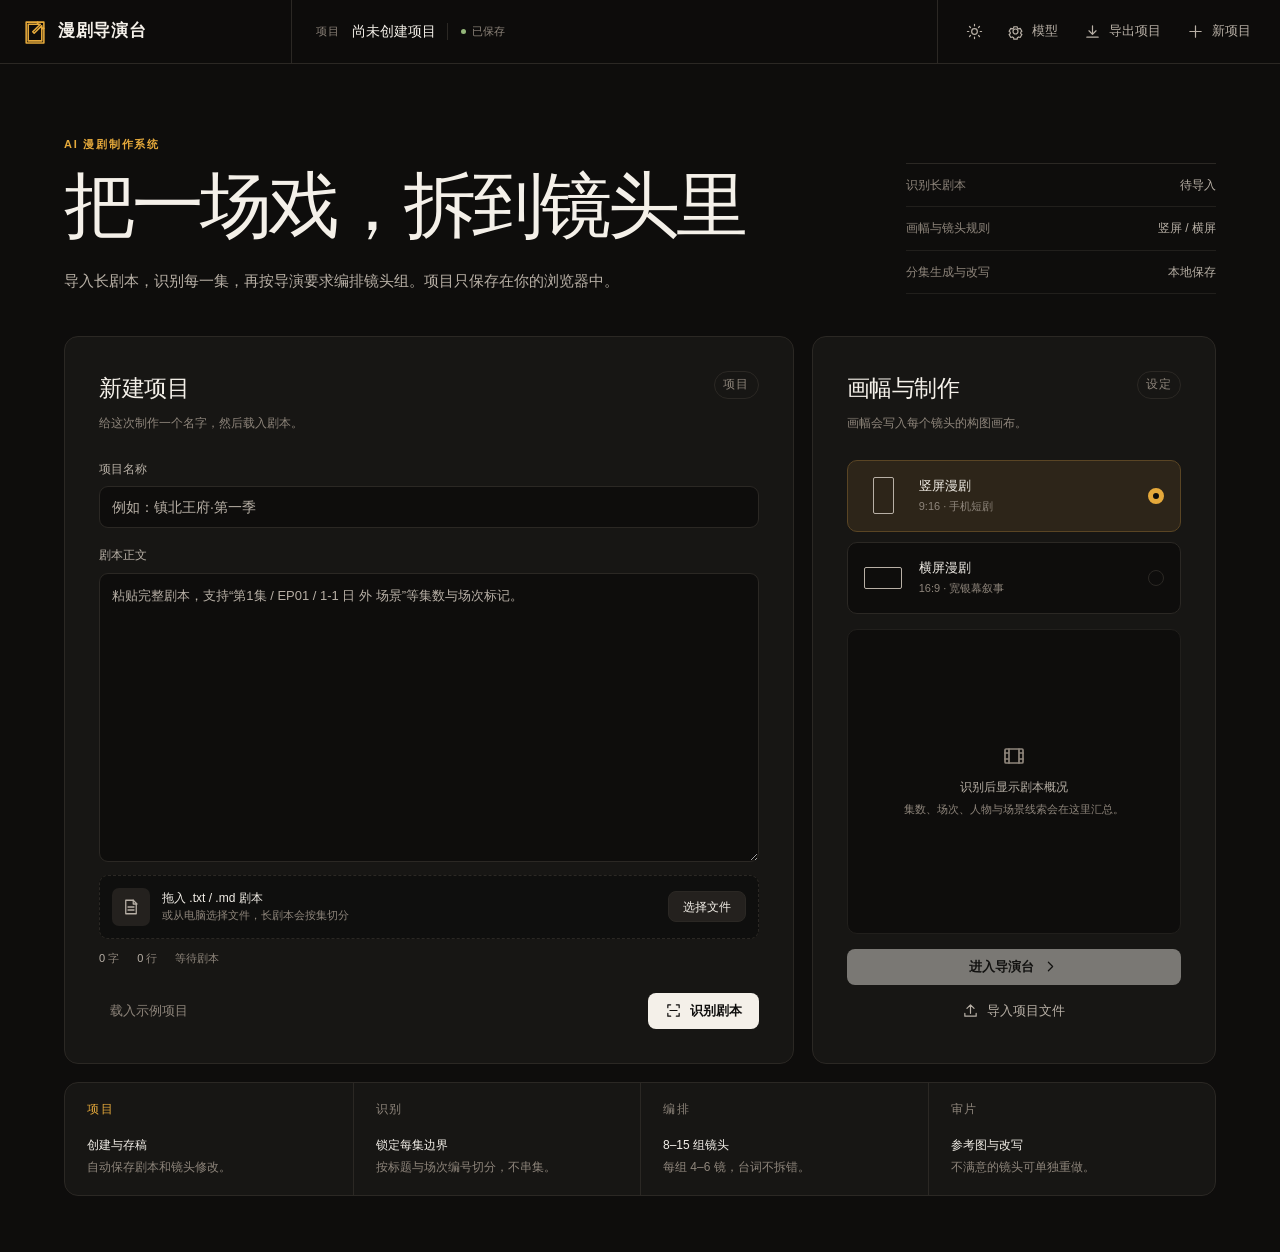
==== commit 10f19adf: "fix: improve storyboard text legibility" ====
--- a/index.html
+++ b/index.html
@@ -5,7 +5,8 @@
   <meta name="viewport" content="width=device-width, initial-scale=1.0">
   <meta name="theme-color" content="#0e0d0c">
   <title>AI 漫剧导演台</title>
-  <link rel="stylesheet" href="static/css/director.css?v=1.4">
+  <link rel="icon" href="data:image/svg+xml,%3Csvg xmlns='http://www.w3.org/2000/svg' viewBox='0 0 32 32'%3E%3Crect width='32' height='32' rx='8' fill='%2314120f'/%3E%3Cpath d='M9 7h14v18H9z' fill='none' stroke='%23d7a86e' stroke-width='2'/%3E%3Cpath d='M12 7v18M20 7v18M9 12h3M9 17h3M9 22h3M20 12h3M20 17h3M20 22h3' stroke='%23d7a86e' stroke-width='1.5'/%3E%3C/svg%3E">
+  <link rel="stylesheet" href="static/css/director.css?v=2.2">
 </head>
 <body>
   <svg class="svg-sprite" aria-hidden="true">
@@ -314,6 +315,10 @@
             <div class="group-toolbar">
               <div class="group-switcher" id="groupSwitcher" role="tablist" aria-label="镜头组"></div>
               <div class="group-tools">
+                <button class="copy-group-trigger" id="copyGroupPromptTop" type="button" data-copy-group>
+                  <svg><use href="#i-copy"></use></svg>
+                  复制本组提示词
+                </button>
                 <button class="icon-button quiet" id="previousGroup" aria-label="上一组" title="上一组">
                   <svg><use href="#i-chevron-left"></use></svg>
                 </button>
@@ -350,7 +355,7 @@
               </button>
             </div>
 
-            <div class="shot-grid" id="shotGrid"></div>
+            <div class="director-sheet" id="shotGrid"></div>
 
             <div class="timeline-panel">
               <div class="timeline-heading">
@@ -363,9 +368,13 @@
                   <svg><use href="#i-plus"></use></svg>
                   增加镜头
                 </button>
-                <button class="text-button" id="copyGroup">
+                <button class="text-button copy-group-prompt" id="copyGroupPrompt" type="button" data-copy-group>
                   <svg><use href="#i-copy"></use></svg>
-                  复制本组
+                  复制本组提示词
+                </button>
+                <button class="text-button" id="duplicateGroup">
+                  <svg><use href="#i-plus"></use></svg>
+                  复制为新组
                 </button>
                 <button class="text-button" id="copyEpisode">
                   <svg><use href="#i-copy"></use></svg>
@@ -389,7 +398,7 @@
           <div class="inspector-empty" id="inspectorEmpty">
             <svg><use href="#i-film"></use></svg>
             <strong>尚未选择镜头</strong>
-            <span>点选中央镜头卡，可编辑画面、台词与参考图。</span>
+            <span>点选导演分镜表中的镜头行，可编辑画面、台词与参考图。</span>
           </div>
           <form class="shot-form" id="shotForm" hidden>
             <div class="shot-id-row">
@@ -414,13 +423,20 @@
 
             <div class="reference-block">
               <div class="reference-heading">
-                <div><strong>参考图</strong><span>人物 / 场景 / 道具</span></div>
+                <div>
+                  <strong>本镜视觉参考</strong>
+                  <span>按人物、场景、道具分类导入；生成时只参考对应视觉特征</span>
+                </div>
                 <button type="button" class="text-button" id="addReference">
-                  <svg><use href="#i-image"></use></svg>
-                  添加
+                  <svg><use href="#i-plus"></use></svg>
+                  导入
                 </button>
               </div>
               <input type="file" id="referenceFile" accept="image/*" hidden>
+              <label class="reference-search">
+                <svg><use href="#i-scan"></use></svg>
+                <input id="referenceSearch" type="search" placeholder="搜索资产名称" autocomplete="off">
+              </label>
               <div class="reference-tabs" id="referenceTypeTabs">
                 <button type="button" class="active" data-ref-type="character">人物</button>
                 <button type="button" data-ref-type="scene">场景</button>
@@ -536,17 +552,39 @@
   </div>
 
   <div class="generation-overlay" id="generationOverlay" hidden aria-live="polite">
-    <div class="generation-light"></div>
-    <div class="generation-copy">
-      <span>导演台正在编排</span>
+    <div class="generation-beam"></div>
+    <div class="generation-grain"></div>
+    <div class="generation-frame" aria-hidden="true">
+      <span class="generation-frame-label">DIRECTOR / STORYBOARD</span>
+      <div class="generation-reel">
+        <i></i><i></i><i></i><i></i>
+      </div>
+      <div class="generation-reticle">
+        <span></span><span></span><span></span><span></span>
+      </div>
+    </div>
+    <div class="generation-content">
+      <div class="generation-kicker">
+        <span>漫剧镜头编排</span>
+        <b id="generationOverlayPercent">0%</b>
+      </div>
       <strong id="generationOverlayTitle">拆解镜头语言</strong>
       <small id="generationOverlayMeta">正在保持台词与集数边界</small>
+      <div class="generation-overlay-progress"><span id="generationOverlayProgress"></span></div>
+      <div class="generation-shot-skeleton" aria-hidden="true">
+        <i></i><i></i><i></i><i></i><i></i>
+      </div>
+      <div class="generation-footer">
+        <span id="generationOverlayStage">读取剧本节拍</span>
+        <span>镜头连续性校验中</span>
+      </div>
+      <button class="generation-cancel" id="generationOverlayCancel" type="button">停止生成</button>
     </div>
   </div>
 
   <div class="toast" id="toast" role="status" aria-live="polite"></div>
 
-  <script src="static/js/prompts.js?v=2.2"></script>
-  <script src="static/js/director.js?v=1.4"></script>
+  <script src="static/js/prompts.js?v=2.4"></script>
+  <script src="static/js/director.js?v=2.1"></script>
 </body>
 </html>
--- a/static/css/director.css
+++ b/static/css/director.css
@@ -551,7 +551,7 @@
 
 input::placeholder,
 textarea::placeholder {
-  color: color-mix(in srgb, var(--faint) 72%, transparent);
+  color: var(--muted);
 }
 
 input:focus,
@@ -1158,7 +1158,7 @@
   border-right: 1px solid var(--line);
   background: transparent;
   color: var(--faint);
-  font-size: 10px;
+  font-size: 11px;
   transition:
     color .18s var(--ease),
     background-color .18s var(--ease);
@@ -1364,10 +1364,44 @@
   gap: 3px;
 }
 
+.copy-group-trigger,
+.copy-group-prompt {
+  display: inline-flex;
+  min-height: 31px;
+  flex: 0 0 auto;
+  align-items: center;
+  justify-content: center;
+  gap: 6px;
+  padding: 0 9px;
+  border: 1px solid var(--accent-line);
+  border-radius: 7px;
+  background: var(--accent-soft);
+  color: var(--text);
+  font-size: 11px;
+  white-space: nowrap;
+  transition:
+    border-color .18s var(--ease),
+    background-color .18s var(--ease),
+    color .18s var(--ease);
+}
+
+.copy-group-trigger:hover,
+.copy-group-prompt:hover {
+  border-color: var(--accent);
+  color: var(--accent);
+}
+
+.copy-group-trigger svg,
+.copy-group-prompt svg {
+  width: 12px;
+  height: 12px;
+  flex: 0 0 auto;
+}
+
 .group-counter {
   min-width: 46px;
   color: var(--faint);
-  font-size: 9px;
+  font-size: 11px;
   text-align: center;
   font-variant-numeric: tabular-nums;
 }
@@ -1411,167 +1445,390 @@
   align-self: end;
 }
 
-.shot-grid {
-  display: grid;
-  grid-template-columns: repeat(2, minmax(0, 1fr));
-  gap: 9px;
-}
-
-.shot-card {
+.shot-grid,
+.director-sheet {
+  --sheet-width: 1026px;
+  --sheet-columns:
+    72px
+    minmax(128px, .9fr)
+    66px
+    minmax(210px, 1.5fr)
+    minmax(155px, 1fr)
+    minmax(150px, 1fr)
+    minmax(245px, 1.7fr);
+  display: block;
+  overflow-x: auto;
+  overflow-y: hidden;
+  border: 1px solid var(--line);
+  border-radius: 13px;
+  background: var(--panel);
+  box-shadow: 0 18px 45px rgb(0 0 0 / 8%);
+  overscroll-behavior-inline: contain;
+  scrollbar-color: var(--raised-2) transparent;
+  scrollbar-width: thin;
+}
+
+.shot-grid::-webkit-scrollbar,
+.director-sheet::-webkit-scrollbar {
+  height: 8px;
+}
+
+.shot-grid::-webkit-scrollbar-thumb,
+.director-sheet::-webkit-scrollbar-thumb {
+  border-radius: 999px;
+  background: var(--raised-2);
+}
+
+.shot-sequence-head {
+  display: flex;
+  width: 100%;
+  min-width: var(--sheet-width);
+  align-items: end;
+  justify-content: space-between;
+  gap: 20px;
+  padding: 15px 17px;
+  border-bottom: 1px solid var(--line-soft);
+  background:
+    linear-gradient(105deg, color-mix(in srgb, var(--raised) 80%, transparent), transparent 62%),
+    var(--panel);
+}
+
+.shot-sequence-title,
+.shot-sequence-actions {
+  display: grid;
+  gap: 3px;
+}
+
+.shot-sequence-title > span {
+  color: var(--accent);
+  font-size: 9px;
+  letter-spacing: .12em;
+}
+
+.shot-sequence-title strong {
+  font-family: var(--font-display);
+  font-size: 18px;
+  font-weight: 500;
+}
+
+.shot-sequence-actions {
+  justify-items: end;
+}
+
+.shot-sequence-actions p {
+  margin: 0;
+  color: var(--faint);
+  font-size: 10px;
+  font-variant-numeric: tabular-nums;
+}
+
+.sheet-copy-button {
+  display: inline-flex;
+  min-height: 29px;
+  align-items: center;
+  justify-content: center;
+  gap: 6px;
+  padding: 0 10px;
+  border: 1px solid var(--accent-line);
+  border-radius: 6px;
+  background: var(--accent-soft);
+  color: var(--text);
+  font-size: 10px;
+  transition:
+    border-color .16s var(--ease),
+    background-color .16s var(--ease),
+    color .16s var(--ease);
+}
+
+.sheet-copy-button:hover {
+  border-color: var(--accent);
+  color: var(--accent);
+}
+
+.sheet-copy-button svg {
+  width: 12px;
+  height: 12px;
+}
+
+.shot-sheet-columns,
+.shot-sheet-row {
+  display: grid;
+  width: 100%;
+  min-width: var(--sheet-width);
+  grid-template-columns: var(--sheet-columns);
+}
+
+.shot-sheet-columns {
+  min-height: 34px;
+  align-items: center;
+  border-bottom: 1px solid var(--line);
+  background: color-mix(in srgb, var(--ground) 78%, var(--panel));
+  color: var(--faint);
+  font-size: 11px;
+  font-weight: 550;
+  letter-spacing: .055em;
+}
+
+.shot-sheet-columns span {
+  display: flex;
+  height: 100%;
+  align-items: center;
+  padding: 0 10px;
+  border-right: 1px solid var(--line-soft);
+}
+
+.shot-sheet-columns span:last-child {
+  border-right: 0;
+}
+
+.shot-sheet-body {
+  width: 100%;
+  min-width: var(--sheet-width);
+}
+
+.shot-sheet-row {
   position: relative;
-  display: flex;
-  min-width: 0;
-  min-height: 208px;
-  flex-direction: column;
-  overflow: hidden;
-  border: 1px solid var(--line);
-  border-radius: 10px;
+  min-height: 126px;
+  outline: 0;
+  border-bottom: 1px solid var(--line-soft);
   background: var(--panel);
   color: var(--text);
-  text-align: left;
+  cursor: pointer;
   transition:
-    border-color .18s var(--ease),
-    background-color .18s var(--ease),
-    transform .18s var(--ease);
-  animation: card-in .35s var(--ease) both;
-}
-
-.shot-card:hover {
-  border-color: var(--raised-2);
-  transform: translateY(-1px);
-}
-
-.shot-card.active {
-  border-color: var(--accent);
-  background: color-mix(in srgb, var(--panel) 90%, var(--accent) 10%);
-}
-
-.shot-card::after {
+    background-color .16s var(--ease),
+    box-shadow .16s var(--ease);
+}
+
+.shot-sheet-row:hover {
+  background: color-mix(in srgb, var(--raised) 68%, var(--panel));
+}
+
+.shot-sheet-row:focus-visible {
+  box-shadow: inset 0 0 0 1px var(--accent);
+}
+
+.shot-sheet-row.active {
+  background:
+    linear-gradient(90deg, color-mix(in srgb, var(--accent) 11%, transparent), transparent 32%),
+    color-mix(in srgb, var(--panel) 95%, var(--accent) 5%);
+}
+
+.shot-sheet-row.active::before {
   position: absolute;
-  top: 10px;
-  right: 10px;
-  width: 5px;
-  height: 5px;
-  border-radius: 50%;
-  background: var(--line);
+  z-index: 2;
+  top: 0;
+  bottom: 0;
+  left: 0;
+  width: 1px;
+  background: var(--accent);
   content: "";
 }
 
-.shot-card.active::after {
-  background: var(--accent);
-}
-
-.shot-card-thumb {
+.shot-sheet-row > div {
+  min-width: 0;
+  padding: 12px 10px 11px;
+  border-right: 1px solid var(--line-soft);
+}
+
+.shot-sheet-row > div:last-child {
+  border-right: 0;
+}
+
+.shot-sheet-no {
   position: relative;
   display: grid;
-  height: 92px;
-  flex: 0 0 auto;
-  place-items: center;
-  overflow: hidden;
-  border-bottom: 1px solid var(--line-soft);
-  background:
-    linear-gradient(145deg, color-mix(in srgb, var(--raised) 62%, transparent), transparent 58%),
-    var(--ground);
-}
-
-.shot-card-thumb.has-image {
-  background-position: center;
-  background-size: cover;
-}
-
-.shot-card-thumb.has-image::before {
+  place-content: center;
+  justify-items: center;
+  gap: 1px;
+  background: color-mix(in srgb, var(--ground) 62%, transparent);
+}
+
+.shot-sheet-no small {
+  color: var(--faint);
+  font-family: "SFMono-Regular", Consolas, monospace;
+  font-size: 8px;
+  letter-spacing: .08em;
+}
+
+.shot-sheet-no b {
+  color: var(--muted);
+  font-family: var(--font-display);
+  font-size: 22px;
+  font-weight: 500;
+  line-height: 1.05;
+  font-variant-numeric: tabular-nums;
+}
+
+.shot-sheet-row.active .shot-sheet-no b {
+  color: var(--accent);
+}
+
+.shot-drag-handle {
   position: absolute;
-  inset: 0;
-  background: linear-gradient(180deg, transparent 30%, rgb(0 0 0 / 66%));
-  content: "";
-}
-
-.shot-card-thumb svg {
-  width: 22px;
-  height: 22px;
-  color: var(--faint);
-}
-
-.shot-thumb-label {
-  position: absolute;
-  z-index: 1;
-  right: 9px;
-  bottom: 7px;
-  color: #fff;
-  font-size: 8px;
-  text-shadow: 0 1px 3px rgb(0 0 0 / 80%);
-}
-
-.shot-card-body {
-  display: flex;
-  min-height: 0;
-  flex: 1;
-  flex-direction: column;
-  padding: 10px 11px 11px;
-}
-
-.shot-card-head {
-  display: flex;
-  align-items: center;
-  justify-content: space-between;
-  gap: 8px;
-  margin-bottom: 7px;
-}
-
-.shot-card-head strong {
-  font-family: "SFMono-Regular", Consolas, monospace;
-  font-size: 10px;
+  top: 7px;
+  left: 7px;
+  color: var(--faint);
+  font-size: 12px;
+  line-height: 1;
+  opacity: .55;
+  cursor: grab;
+}
+
+.shot-sheet-lens,
+.shot-sheet-duration,
+.shot-sheet-light {
+  display: grid;
+  align-content: start;
+  gap: 4px;
+}
+
+.shot-sheet-lens strong {
+  font-size: 11px;
+  font-weight: 600;
+}
+
+.shot-sheet-lens span {
+  color: var(--muted);
+  font-size: 11px;
+}
+
+.shot-sheet-lens em {
+  color: var(--accent);
+  font-size: 11px;
+  font-style: normal;
+}
+
+.shot-sheet-duration {
+  justify-items: center;
+  align-content: center;
+  grid-auto-flow: column;
+  column-gap: 2px;
+}
+
+.shot-sheet-duration b {
+  color: var(--text);
+  font-size: 15px;
   font-weight: 500;
-  letter-spacing: .05em;
-}
-
-.shot-card-head span {
-  color: var(--faint);
-  font-size: 8px;
-}
-
-.shot-card p {
+  font-variant-numeric: tabular-nums;
+}
+
+.shot-sheet-duration span {
+  color: var(--faint);
+  font-size: 11px;
+}
+
+.shot-sheet-visual p,
+.shot-sheet-dialogue p,
+.shot-sheet-light p,
+.shot-sheet-prompt p {
+  margin: 0;
+  color: var(--muted);
+  font-size: 11px;
+  line-height: 1.58;
+}
+
+.shot-sheet-visual p,
+.shot-sheet-dialogue p,
+.shot-sheet-prompt p {
   display: -webkit-box;
   overflow: hidden;
-  margin: 0 0 7px;
-  color: var(--muted);
-  font-size: 10px;
+  -webkit-box-orient: vertical;
+}
+
+.shot-sheet-visual p {
+  -webkit-line-clamp: 4;
+}
+
+.shot-sheet-visual small,
+.shot-sheet-light small {
+  display: block;
+  margin-top: 6px;
+  color: var(--faint);
+  font-size: 8px;
+  line-height: 1.45;
+}
+
+.shot-sheet-visual small.muted {
+  opacity: .68;
+}
+
+.shot-sheet-dialogue b {
+  display: block;
+  margin-bottom: 4px;
+  color: var(--accent);
+  font-size: 8px;
+  font-weight: 550;
+  letter-spacing: .06em;
+}
+
+.shot-sheet-dialogue p {
+  -webkit-line-clamp: 4;
+}
+
+.shot-sheet-dialogue > span {
+  color: var(--faint);
+  font-size: 11px;
   line-height: 1.55;
+}
+
+.shot-sheet-light p {
+  display: -webkit-box;
+  overflow: hidden;
   -webkit-box-orient: vertical;
   -webkit-line-clamp: 3;
 }
 
-.shot-dialogue {
-  display: block;
-  overflow: hidden;
-  margin-top: auto;
-  padding-top: 7px;
-  border-top: 1px solid var(--line-soft);
-  color: var(--faint);
-  font-size: 9px;
-  text-overflow: ellipsis;
-  white-space: nowrap;
-}
-
-.shot-dialogue b {
+.shot-sheet-prompt {
+  position: relative;
+  background: color-mix(in srgb, var(--raised) 38%, transparent);
+}
+
+.shot-sheet-prompt p {
+  padding-right: 13px;
+  color: color-mix(in srgb, var(--text) 82%, var(--muted));
+  -webkit-line-clamp: 5;
+}
+
+.shot-sheet-prompt > span {
+  position: absolute;
+  right: 8px;
+  bottom: 7px;
+  color: var(--faint);
+  font-size: 10px;
+}
+
+.shot-sheet-row.active .shot-sheet-prompt {
+  background: color-mix(in srgb, var(--accent) 8%, var(--panel));
+}
+
+.shot-sheet-add {
+  display: flex;
+  width: 100%;
+  min-width: var(--sheet-width);
+  min-height: 48px;
+  align-items: center;
+  justify-content: center;
+  gap: 7px;
+  border: 0;
+  border-top: 1px dashed var(--line);
+  border-radius: 0 0 12px 12px;
+  background:
+    repeating-linear-gradient(135deg, transparent 0 9px, color-mix(in srgb, var(--line-soft) 30%, transparent) 9px 10px);
+  color: var(--faint);
+  font-size: 11px;
+  transition:
+    background-color .16s var(--ease),
+    color .16s var(--ease);
+}
+
+.shot-sheet-add svg {
+  width: 13px;
+  height: 13px;
+}
+
+.shot-sheet-add:hover {
+  background-color: var(--accent-soft);
   color: var(--accent);
-  font-weight: 500;
-}
-
-.shot-card-empty {
-  display: grid;
-  min-height: 112px;
-  place-items: center;
-  border: 1px dashed var(--line);
-  border-radius: 10px;
-  background: transparent;
-  color: var(--faint);
-  font-size: 10px;
-}
-
-.shot-card-empty:hover {
-  border-color: var(--accent-line);
-  color: var(--muted);
 }
 
 .timeline-panel {
@@ -1591,13 +1848,13 @@
 
 .timeline-heading h2 {
   margin: 0;
-  font-size: 10px;
+  font-size: 11px;
   font-weight: 500;
 }
 
 .timeline-heading span {
   color: var(--faint);
-  font-size: 9px;
+  font-size: 11px;
   font-variant-numeric: tabular-nums;
 }
 
@@ -1744,6 +2001,15 @@
   border-top: 1px solid var(--line);
 }
 
+.reference-block {
+  padding: 14px;
+  border: 1px solid var(--line);
+  border-radius: 11px;
+  background:
+    linear-gradient(145deg, color-mix(in srgb, var(--raised) 48%, transparent), transparent 58%),
+    var(--ground);
+}
+
 .reference-heading,
 .rewrite-heading {
   display: flex;
@@ -1754,113 +2020,308 @@
 
 .reference-heading > div {
   display: grid;
-  gap: 1px;
+  gap: 2px;
 }
 
 .reference-heading strong,
 .rewrite-heading strong {
   font-size: 11px;
-  font-weight: 500;
+  font-weight: 600;
 }
 
 .reference-heading span,
 .rewrite-heading span {
   color: var(--faint);
   font-size: 9px;
+  line-height: 1.5;
 }
 
 .reference-heading .text-button {
-  min-height: 26px;
-  padding: 0 6px;
+  flex: 0 0 auto;
+  min-height: 28px;
+  padding: 0 9px;
+  border: 1px solid var(--accent-line);
+  border-radius: 7px;
+  background: var(--accent-soft);
+  color: var(--text);
   font-size: 10px;
 }
 
-.reference-tabs {
-  display: flex;
-  gap: 4px;
+.reference-search {
+  display: flex;
+  height: 34px;
+  align-items: center;
+  gap: 7px;
   margin-top: 11px;
-}
-
-.reference-tabs button {
-  min-height: 26px;
   padding: 0 9px;
   border: 1px solid var(--line);
+  border-radius: 7px;
+  background: var(--panel);
+  color: var(--faint);
+  transition:
+    border-color .18s var(--ease),
+    box-shadow .18s var(--ease);
+}
+
+.reference-search:focus-within {
+  border-color: var(--accent-line);
+  box-shadow: 0 0 0 2px color-mix(in srgb, var(--accent) 11%, transparent);
+}
+
+.reference-search svg {
+  width: 13px;
+  height: 13px;
+  flex: 0 0 auto;
+}
+
+.reference-search input {
+  width: 100%;
+  height: 100%;
+  min-width: 0;
+  padding: 0;
+  border: 0;
+  outline: 0;
+  background: transparent;
+  font-size: 10px;
+}
+
+.reference-search input::placeholder {
+  color: var(--faint);
+}
+
+.reference-tabs {
+  display: grid;
+  grid-template-columns: repeat(3, minmax(0, 1fr));
+  gap: 3px;
+  margin-top: 8px;
+  padding: 3px;
+  border: 1px solid var(--line-soft);
+  border-radius: 8px;
+  background: color-mix(in srgb, var(--panel) 72%, transparent);
+}
+
+.reference-tabs button {
+  display: flex;
+  min-width: 0;
+  min-height: 29px;
+  align-items: center;
+  justify-content: center;
+  gap: 5px;
+  padding: 0 5px;
+  border: 1px solid transparent;
   border-radius: 6px;
   background: transparent;
   color: var(--faint);
   font-size: 9px;
+  transition:
+    background-color .18s var(--ease),
+    border-color .18s var(--ease),
+    color .18s var(--ease);
+}
+
+.reference-tabs button span {
+  display: inline-grid;
+  min-width: 16px;
+  height: 16px;
+  place-items: center;
+  padding: 0 4px;
+  border-radius: 999px;
+  background: var(--raised);
+  color: var(--muted);
+  font-size: 8px;
+  font-variant-numeric: tabular-nums;
 }
 
 .reference-tabs button.active {
   border-color: var(--accent-line);
   background: var(--accent-soft);
   color: var(--text);
+  box-shadow: 0 4px 14px color-mix(in srgb, var(--accent) 9%, transparent);
+}
+
+.reference-tabs button.active span {
+  background: color-mix(in srgb, var(--accent) 22%, var(--raised));
+  color: var(--text);
 }
 
 .reference-list {
-  display: flex;
+  display: grid;
+  grid-template-columns: 1fr;
+  max-height: 294px;
   gap: 6px;
-  overflow-x: auto;
-  margin-top: 8px;
-  padding-bottom: 2px;
+  overflow-y: auto;
+  margin-top: 9px;
+  padding: 1px 2px 3px 1px;
+  scrollbar-gutter: stable;
 }
 
 .reference-regenerate {
-  margin-top: 9px;
+  margin-top: 11px;
 }
 
 .reference-thumb {
   position: relative;
-  flex: 0 0 auto;
-  width: 58px;
-  height: 64px;
+  display: grid;
+  grid-template-columns: 62px minmax(0, 1fr) 28px;
+  min-height: 64px;
+  min-width: 0;
+  align-items: stretch;
   overflow: hidden;
   border: 1px solid var(--line);
   border-radius: 7px;
-  background: var(--ground);
-}
-
-.reference-thumb img {
+  background: var(--panel);
+  box-shadow: 0 4px 12px rgb(0 0 0 / 6%);
+  cursor: default;
+  transition:
+    border-color .18s var(--ease),
+    background-color .18s var(--ease);
+  animation: card-in .24s var(--ease) both;
+}
+
+.reference-thumb:hover {
+  border-color: var(--accent-line);
+  background: color-mix(in srgb, var(--panel) 94%, var(--accent) 6%);
+}
+
+.reference-thumb-image {
+  position: relative;
+  width: 62px;
+  height: 64px;
+  overflow: hidden;
+  background: var(--raised);
+}
+
+.reference-thumb-image::after {
+  position: absolute;
+  inset: 0;
+  background: linear-gradient(180deg, transparent 52%, rgb(0 0 0 / 58%));
+  content: "";
+  pointer-events: none;
+}
+
+.reference-thumb-image img {
   width: 100%;
   height: 100%;
   object-fit: cover;
-}
-
-.reference-thumb span {
+  transition: transform .32s var(--ease);
+}
+
+.reference-thumb:hover .reference-thumb-image img {
+  transform: scale(1.045);
+}
+
+.reference-thumb-image > span {
   position: absolute;
-  right: 2px;
-  bottom: 2px;
-  left: 2px;
-  overflow: hidden;
-  padding: 2px 3px;
+  z-index: 1;
+  bottom: 4px;
+  left: 4px;
+  padding: 1px 4px;
   border-radius: 3px;
-  background: rgb(0 0 0 / 68%);
+  background: rgb(10 9 8 / 72%);
   color: #fff;
   font-size: 7px;
+}
+
+.reference-thumb-copy {
+  align-self: center;
+  display: grid;
+  min-width: 0;
+  gap: 2px;
+  padding: 7px 9px;
+}
+
+.reference-thumb-copy strong,
+.reference-thumb-copy small {
+  overflow: hidden;
   text-overflow: ellipsis;
   white-space: nowrap;
 }
 
+.reference-thumb-copy strong {
+  color: var(--text);
+  font-size: 10px;
+  font-weight: 550;
+}
+
+.reference-thumb-copy small {
+  color: var(--faint);
+  font-size: 8px;
+}
+
 .reference-thumb button {
-  position: absolute;
-  top: 2px;
-  right: 2px;
-  display: grid;
-  width: 18px;
-  height: 18px;
+  position: relative;
+  z-index: 2;
+  align-self: center;
+  display: grid;
+  width: 24px;
+  height: 24px;
   place-items: center;
-  border-radius: 50%;
-  background: rgb(0 0 0 / 70%);
+  border: 1px solid transparent;
+  border-radius: 5px;
+  background: transparent;
+  color: var(--faint);
+  transition:
+    border-color .16s var(--ease),
+    background-color .16s var(--ease),
+    color .16s var(--ease);
+}
+
+.reference-thumb button:hover {
+  border-color: color-mix(in srgb, var(--danger) 38%, transparent);
+  background: rgb(166 52 43 / 88%);
   color: #fff;
 }
 
 .reference-thumb button svg {
-  width: 10px;
-  height: 10px;
+  width: 11px;
+  height: 11px;
+}
+
+.reference-add-tile {
+  display: flex;
+  min-height: 64px;
+  align-items: center;
+  justify-content: center;
+  gap: 8px;
+  padding: 9px 12px;
+  border: 1px dashed var(--line);
+  border-radius: 7px;
+  background:
+    repeating-linear-gradient(135deg, transparent 0 8px, color-mix(in srgb, var(--line-soft) 28%, transparent) 8px 9px);
+  color: var(--faint);
+  text-align: center;
+  transition:
+    border-color .18s var(--ease),
+    background-color .18s var(--ease),
+    color .18s var(--ease);
+}
+
+.reference-add-tile:hover {
+  border-color: var(--accent-line);
+  background-color: var(--accent-soft);
+  color: var(--accent);
+}
+
+.reference-add-tile svg {
+  width: 16px;
+  height: 16px;
+  margin: 0;
+}
+
+.reference-add-tile span {
+  font-size: 10px;
+  font-weight: 550;
+}
+
+.reference-add-tile small {
+  margin-left: 3px;
+  color: var(--faint);
+  font-size: 8px;
 }
 
 .reference-empty {
-  padding: 6px 0;
+  grid-column: 1 / -1;
+  padding: 8px 2px;
   color: var(--faint);
   font-size: 9px;
 }
@@ -1954,19 +2415,18 @@
   margin-bottom: 18px;
   padding: 11px 12px;
   border: 1px solid var(--line);
-  border-left: 2px solid var(--accent);
   border-radius: 6px;
   background: var(--ground);
 }
 
 .notice strong {
+  font-size: 12px;
+  font-weight: 500;
+}
+
+.notice span {
+  color: var(--faint);
   font-size: 11px;
-  font-weight: 500;
-}
-
-.notice span {
-  color: var(--faint);
-  font-size: 9px;
   line-height: 1.6;
 }
 
@@ -2147,54 +2607,369 @@
 
 .generation-overlay {
   position: fixed;
-  z-index: 90;
-  right: 20px;
-  bottom: 20px;
-  width: min(355px, calc(100vw - 40px));
+  z-index: 120;
+  inset: 0;
+  display: grid;
+  place-items: center;
+  padding: 24px;
   overflow: hidden;
-  padding: 18px 19px;
-  border: 1px solid var(--accent-line);
-  border-radius: 10px;
-  background: color-mix(in srgb, var(--panel) 95%, transparent);
-  box-shadow: var(--shadow);
-  backdrop-filter: blur(14px);
-  animation: generation-in .35s var(--ease) both;
+  background:
+    radial-gradient(circle at 50% 38%, rgb(229 169 59 / 13%), transparent 25%),
+    radial-gradient(circle at 18% 78%, rgb(119 139 154 / 9%), transparent 31%),
+    rgb(8 8 7 / 91%);
+  color: #f7f0e3;
+  backdrop-filter: blur(18px) saturate(.75);
+  animation: generation-screen-in .42s var(--ease) both;
+}
+
+.generation-overlay::before,
+.generation-overlay::after {
+  position: absolute;
+  content: "";
+  pointer-events: none;
+}
+
+.generation-overlay::before {
+  inset: 0;
+  background:
+    linear-gradient(90deg, rgb(255 255 255 / 2%) 1px, transparent 1px),
+    linear-gradient(rgb(255 255 255 / 2%) 1px, transparent 1px);
+  background-size: 84px 84px;
+  mask-image: radial-gradient(circle, #000, transparent 74%);
+  opacity: .6;
+}
+
+.generation-overlay::after {
+  top: 50%;
+  left: 50%;
+  width: min(82vw, 960px);
+  height: 2px;
+  background: linear-gradient(90deg, transparent, rgb(240 197 107 / 44%), transparent);
+  box-shadow: 0 0 28px rgb(229 169 59 / 24%);
+  opacity: .34;
+  transform: translate(-50%, -50%);
 }
 
 .generation-light {
   position: absolute;
-  top: -120%;
-  left: -20%;
-  width: 140%;
-  height: 90px;
+  top: -55%;
+  left: -10%;
+  width: 120%;
+  height: 42%;
   background: linear-gradient(180deg, transparent, color-mix(in srgb, var(--accent) 14%, transparent), transparent);
-  transform: rotate(-8deg);
+  filter: blur(18px);
+  transform: rotate(-7deg);
   animation: light-sweep 2.8s ease-in-out infinite;
 }
 
-.generation-copy {
+.generation-beam {
+  position: absolute;
+  inset: -25%;
+  background:
+    conic-gradient(from 210deg at 52% 44%, transparent, rgb(235 181 83 / 8%), transparent 22%),
+    radial-gradient(ellipse at 50% 45%, rgb(244 207 144 / 7%), transparent 46%);
+  animation: generation-beam-turn 14s linear infinite;
+  pointer-events: none;
+}
+
+.generation-grain {
+  position: absolute;
+  inset: 0;
+  opacity: .16;
+  background-image: url("data:image/svg+xml,%3Csvg viewBox='0 0 180 180' xmlns='http://www.w3.org/2000/svg'%3E%3Cfilter id='n'%3E%3CfeTurbulence type='fractalNoise' baseFrequency='.9' numOctaves='3' stitchTiles='stitch'/%3E%3C/filter%3E%3Crect width='100%25' height='100%25' filter='url(%23n)' opacity='.45'/%3E%3C/svg%3E");
+  mix-blend-mode: soft-light;
+  animation: generation-grain-shift .32s steps(2) infinite;
+  pointer-events: none;
+}
+
+.generation-frame {
+  position: absolute;
+  top: 50%;
+  left: 50%;
+  width: min(76vw, 820px);
+  aspect-ratio: 16 / 9;
+  overflow: hidden;
+  border: 1px solid rgb(240 197 107 / 29%);
+  background:
+    linear-gradient(112deg, rgb(255 255 255 / 4%), transparent 28% 70%, rgb(255 255 255 / 2%)),
+    linear-gradient(180deg, rgb(21 19 16 / 68%), rgb(10 10 9 / 30%));
+  box-shadow:
+    0 0 0 8px rgb(255 255 255 / 1.5%),
+    0 40px 100px rgb(0 0 0 / 48%),
+    inset 0 0 70px rgb(229 169 59 / 4%);
+  transform: translate(-50%, -50%);
+  animation: generation-frame-in .72s var(--ease) both;
+}
+
+.generation-frame::before,
+.generation-frame::after {
+  position: absolute;
+  z-index: 3;
+  width: 46px;
+  height: 46px;
+  border-color: #e5a93b;
+  border-style: solid;
+  content: "";
+}
+
+.generation-frame::before {
+  top: 13px;
+  left: 13px;
+  border-width: 1px 0 0 1px;
+}
+
+.generation-frame::after {
+  right: 13px;
+  bottom: 13px;
+  border-width: 0 1px 1px 0;
+}
+
+.generation-frame-label {
+  position: absolute;
+  z-index: 4;
+  top: 16px;
+  right: 18px;
+  color: rgb(248 237 217 / 48%);
+  font-family: "SFMono-Regular", Consolas, monospace;
+  font-size: 8px;
+  letter-spacing: .18em;
+}
+
+.generation-reel {
+  position: absolute;
+  z-index: 2;
+  top: 0;
+  bottom: 0;
+  left: 14px;
+  display: grid;
+  grid-template-rows: repeat(4, 1fr);
+  gap: 8px;
+  padding: 56px 0;
+  opacity: .55;
+}
+
+.generation-reel::before,
+.generation-reel::after {
+  position: absolute;
+  top: 0;
+  bottom: 0;
+  width: 1px;
+  background: rgb(240 197 107 / 18%);
+  content: "";
+}
+
+.generation-reel::before { left: 0; }
+.generation-reel::after { right: 0; }
+
+.generation-reel i {
+  display: block;
+  width: 13px;
+  height: 25px;
+  border: 1px solid rgb(240 197 107 / 24%);
+  border-radius: 2px;
+  background: rgb(0 0 0 / 22%);
+  animation: generation-reel-step 1.2s steps(2) infinite;
+}
+
+.generation-reel i:nth-child(2) { animation-delay: .2s; }
+.generation-reel i:nth-child(3) { animation-delay: .4s; }
+.generation-reel i:nth-child(4) { animation-delay: .6s; }
+
+.generation-reticle {
+  position: absolute;
+  z-index: 2;
+  top: 50%;
+  left: 50%;
+  width: 72%;
+  aspect-ratio: 16 / 7;
+  opacity: .24;
+  transform: translate(-50%, -50%);
+  animation: generation-reticle-breathe 3.4s ease-in-out infinite;
+}
+
+.generation-reticle span {
+  position: absolute;
+  width: 22px;
+  height: 22px;
+  border-color: rgb(244 209 145 / 70%);
+  border-style: solid;
+}
+
+.generation-reticle span:nth-child(1) {
+  top: 0;
+  left: 0;
+  border-width: 1px 0 0 1px;
+}
+
+.generation-reticle span:nth-child(2) {
+  top: 0;
+  right: 0;
+  border-width: 1px 1px 0 0;
+}
+
+.generation-reticle span:nth-child(3) {
+  bottom: 0;
+  left: 0;
+  border-width: 0 0 1px 1px;
+}
+
+.generation-reticle span:nth-child(4) {
+  right: 0;
+  bottom: 0;
+  border-width: 0 1px 1px 0;
+}
+
+.generation-content {
   position: relative;
-  z-index: 1;
-  display: grid;
-}
-
-.generation-copy span {
-  color: var(--accent);
-  font-size: 9px;
-  letter-spacing: .12em;
-}
-
-.generation-copy strong {
-  margin-top: 5px;
+  z-index: 5;
+  display: grid;
+  width: min(570px, calc(100vw - 64px));
+  justify-items: stretch;
+  padding: 34px 36px 30px;
+  border: 1px solid rgb(240 197 107 / 22%);
+  border-radius: 13px;
+  background:
+    linear-gradient(135deg, rgb(255 255 255 / 5%), transparent 52%),
+    rgb(14 13 11 / 84%);
+  box-shadow:
+    0 30px 80px rgb(0 0 0 / 54%),
+    inset 0 1px 0 rgb(255 255 255 / 5%);
+  backdrop-filter: blur(22px);
+  animation: generation-content-in .58s .08s var(--ease) both;
+}
+
+.generation-kicker {
+  display: flex;
+  align-items: center;
+  justify-content: space-between;
+  gap: 20px;
+}
+
+.generation-kicker span {
+  color: #e5a93b;
+  font-size: 10px;
+  letter-spacing: .18em;
+}
+
+.generation-kicker b {
+  color: #f2d6a2;
+  font-family: "SFMono-Regular", Consolas, monospace;
+  font-size: 12px;
+  font-weight: 500;
+  font-variant-numeric: tabular-nums;
+}
+
+.generation-content > strong {
+  margin-top: 20px;
   font-family: var(--font-display);
-  font-size: 17px;
-  font-weight: 500;
-}
-
-.generation-copy small {
-  margin-top: 3px;
-  color: var(--faint);
-  font-size: 9px;
+  font-size: clamp(27px, 3.2vw, 39px);
+  font-weight: 400;
+  letter-spacing: -.02em;
+  line-height: 1.16;
+  text-wrap: balance;
+}
+
+.generation-content > small {
+  min-height: 20px;
+  margin-top: 7px;
+  color: rgb(242 226 200 / 57%);
+  font-size: 11px;
+}
+
+.generation-overlay-progress {
+  height: 3px;
+  overflow: hidden;
+  margin-top: 22px;
+  border-radius: 999px;
+  background: rgb(255 255 255 / 8%);
+}
+
+.generation-overlay-progress span {
+  display: block;
+  width: 0;
+  height: 100%;
+  border-radius: inherit;
+  background: linear-gradient(90deg, #a66f1f, #f3cb7d, #fff0cb);
+  box-shadow: 0 0 18px rgb(242 196 108 / 62%);
+  transition: width .38s var(--ease);
+}
+
+.generation-shot-skeleton {
+  display: grid;
+  grid-template-columns: 1.2fr .84fr 1.05fr .72fr 1.18fr;
+  gap: 5px;
+  margin-top: 18px;
+}
+
+.generation-shot-skeleton i {
+  position: relative;
+  display: block;
+  height: 54px;
+  overflow: hidden;
+  border: 1px solid rgb(255 255 255 / 6%);
+  border-radius: 3px;
+  background:
+    linear-gradient(145deg, rgb(255 255 255 / 5%), transparent 55%),
+    rgb(255 255 255 / 2.5%);
+  animation: generation-shot-breathe 1.9s ease-in-out infinite;
+}
+
+.generation-shot-skeleton i::after {
+  position: absolute;
+  inset: 0;
+  background: linear-gradient(105deg, transparent 18%, rgb(243 203 125 / 16%) 48%, transparent 76%);
+  content: "";
+  transform: translateX(-130%);
+  animation: generation-shot-scan 1.65s ease-in-out infinite;
+}
+
+.generation-shot-skeleton i:nth-child(2) { animation-delay: .16s; }
+.generation-shot-skeleton i:nth-child(3) { animation-delay: .32s; }
+.generation-shot-skeleton i:nth-child(4) { animation-delay: .48s; }
+.generation-shot-skeleton i:nth-child(5) { animation-delay: .64s; }
+
+.generation-footer {
+  display: flex;
+  align-items: center;
+  justify-content: space-between;
+  gap: 18px;
+  margin-top: 15px;
+  color: rgb(242 226 200 / 42%);
+  font-family: "SFMono-Regular", Consolas, monospace;
+  font-size: 8px;
+  letter-spacing: .04em;
+}
+
+.generation-footer span:first-child {
+  color: rgb(242 214 162 / 72%);
+}
+
+.generation-cancel {
+  position: relative;
+  z-index: 6;
+  justify-self: end;
+  min-height: 30px;
+  margin-top: 19px;
+  padding: 0 11px;
+  border: 1px solid rgb(255 255 255 / 12%);
+  border-radius: 6px;
+  background: rgb(255 255 255 / 4%);
+  color: rgb(247 240 227 / 68%);
+  font-size: 10px;
+  transition:
+    border-color .18s var(--ease),
+    color .18s var(--ease),
+    background-color .18s var(--ease);
+}
+
+.generation-cancel:hover {
+  border-color: rgb(229 169 59 / 34%);
+  background: rgb(229 169 59 / 8%);
+  color: #f7f0e3;
+}
+
+body.is-generating {
+  overflow: hidden;
 }
 
 .toast {
@@ -2612,14 +3387,66 @@
     grid-template-columns: 1fr;
   }
 
-  .shot-card {
-    min-height: 195px;
+  .shot-sequence-head {
+    align-items: flex-start;
+    padding: 13px 12px;
+  }
+
+  .shot-sequence-head strong {
+    font-size: 16px;
+  }
+
+  .shot-sequence-head p {
+    max-width: 126px;
+    text-align: right;
+  }
+
+  .shot-grid,
+  .director-sheet {
+    --sheet-width: 820px;
+    --sheet-columns:
+      54px
+      minmax(96px, .85fr)
+      54px
+      minmax(175px, 1.35fr)
+      minmax(120px, .9fr)
+      minmax(118px, .85fr)
+      minmax(203px, 1.4fr);
+    border-radius: 10px;
+  }
+
+  .shot-sequence-head {
+    align-items: flex-start;
+    padding: 12px;
+  }
+
+  .shot-sequence-head strong {
+    font-size: 16px;
+  }
+
+  .shot-sheet-row {
+    min-height: 118px;
+    scroll-margin-top: calc(var(--topbar-h) + 12px);
+  }
+
+  .shot-sheet-columns span {
+    padding: 0 8px;
+  }
+
+  .shot-sheet-row > div {
+    padding: 10px 8px;
   }
 
   .timeline-actions {
     flex-wrap: wrap;
   }
 
+  .timeline-actions .secondary-button,
+  .timeline-actions .text-button {
+    flex: 1 1 calc(50% - 4px);
+    justify-content: center;
+  }
+
   .shot-inspector {
     padding-bottom: 25px;
   }
@@ -2630,6 +3457,19 @@
 
   .shot-form {
     padding: 15px 16px 24px;
+  }
+
+  .reference-block {
+    padding: 12px;
+  }
+
+  .reference-list {
+    grid-template-columns: 1fr;
+    max-height: 294px;
+  }
+
+  .reference-add-tile {
+    min-height: 62px;
   }
 
   .mobile-nav {
@@ -2703,9 +3543,59 @@
   }
 
   .generation-overlay {
-    right: 12px;
-    bottom: 70px;
+    padding: 12px;
+  }
+
+  .generation-frame {
     width: calc(100vw - 24px);
+    aspect-ratio: 10 / 13;
+  }
+
+  .generation-frame-label {
+    top: 13px;
+    right: 13px;
+  }
+
+  .generation-reel {
+    display: none;
+  }
+
+  .generation-reticle {
+    width: 88%;
+  }
+
+  .generation-content {
+    width: min(430px, calc(100vw - 34px));
+    padding: 26px 20px 22px;
+  }
+
+  .generation-kicker span {
+    font-size: 9px;
+  }
+
+  .generation-content > strong {
+    margin-top: 16px;
+    font-size: clamp(25px, 8vw, 34px);
+  }
+
+  .generation-shot-skeleton {
+    gap: 3px;
+    margin-top: 15px;
+  }
+
+  .generation-shot-skeleton i {
+    height: 42px;
+  }
+
+  .generation-footer {
+    align-items: flex-start;
+    flex-direction: column;
+    gap: 3px;
+  }
+
+  .generation-cancel {
+    justify-self: stretch;
+    margin-top: 16px;
   }
 
   .toast {
@@ -2729,10 +3619,10 @@
 .group-counter,
 .group-meta-bar label > span,
 .shot-thumb-label,
-.shot-card-head strong,
-.shot-card-head span,
-.shot-card p,
-.shot-card-footer,
+.shot-sheet-columns,
+.shot-sheet-row,
+.shot-sheet-add,
+.sheet-copy-button,
 .timeline-heading h2,
 .timeline-heading span,
 .timeline-actions .text-button,
@@ -2752,8 +3642,10 @@
 .connection-state,
 .rules-actions > span,
 .scan-meta,
-.generation-copy span,
-.generation-copy small {
+.generation-kicker span,
+.generation-content > small,
+.generation-footer,
+.generation-cancel {
   font-size: 12px;
   line-height: 1.45;
 }
@@ -2862,6 +3754,77 @@
   }
 }
 
+@keyframes generation-screen-in {
+  from {
+    opacity: 0;
+    backdrop-filter: blur(0) saturate(1);
+  }
+  to {
+    opacity: 1;
+    backdrop-filter: blur(18px) saturate(.75);
+  }
+}
+
+@keyframes generation-frame-in {
+  from {
+    opacity: 0;
+    transform: translate(-50%, -48%) scale(.965);
+  }
+  to {
+    opacity: 1;
+    transform: translate(-50%, -50%) scale(1);
+  }
+}
+
+@keyframes generation-content-in {
+  from {
+    opacity: 0;
+    transform: translateY(13px);
+  }
+  to {
+    opacity: 1;
+    transform: translateY(0);
+  }
+}
+
+@keyframes generation-beam-turn {
+  to { transform: rotate(360deg); }
+}
+
+@keyframes generation-grain-shift {
+  0% { transform: translate(0, 0); }
+  25% { transform: translate(-1%, 1%); }
+  50% { transform: translate(1%, -1%); }
+  75% { transform: translate(1%, 1%); }
+  100% { transform: translate(-1%, -1%); }
+}
+
+@keyframes generation-reel-step {
+  0%, 49% { border-color: rgb(240 197 107 / 20%); }
+  50%, 100% { border-color: rgb(240 197 107 / 48%); }
+}
+
+@keyframes generation-reticle-breathe {
+  0%, 100% { opacity: .18; transform: translate(-50%, -50%) scale(.98); }
+  50% { opacity: .38; transform: translate(-50%, -50%) scale(1.015); }
+}
+
+@keyframes generation-shot-breathe {
+  0%, 100% {
+    border-color: rgb(255 255 255 / 5%);
+    opacity: .56;
+  }
+  50% {
+    border-color: rgb(240 197 107 / 18%);
+    opacity: .92;
+  }
+}
+
+@keyframes generation-shot-scan {
+  0% { transform: translateX(-130%); }
+  62%, 100% { transform: translateX(130%); }
+}
+
 @keyframes status-pulse {
   0%, 100% { opacity: 1; }
   50% { opacity: .35; }
